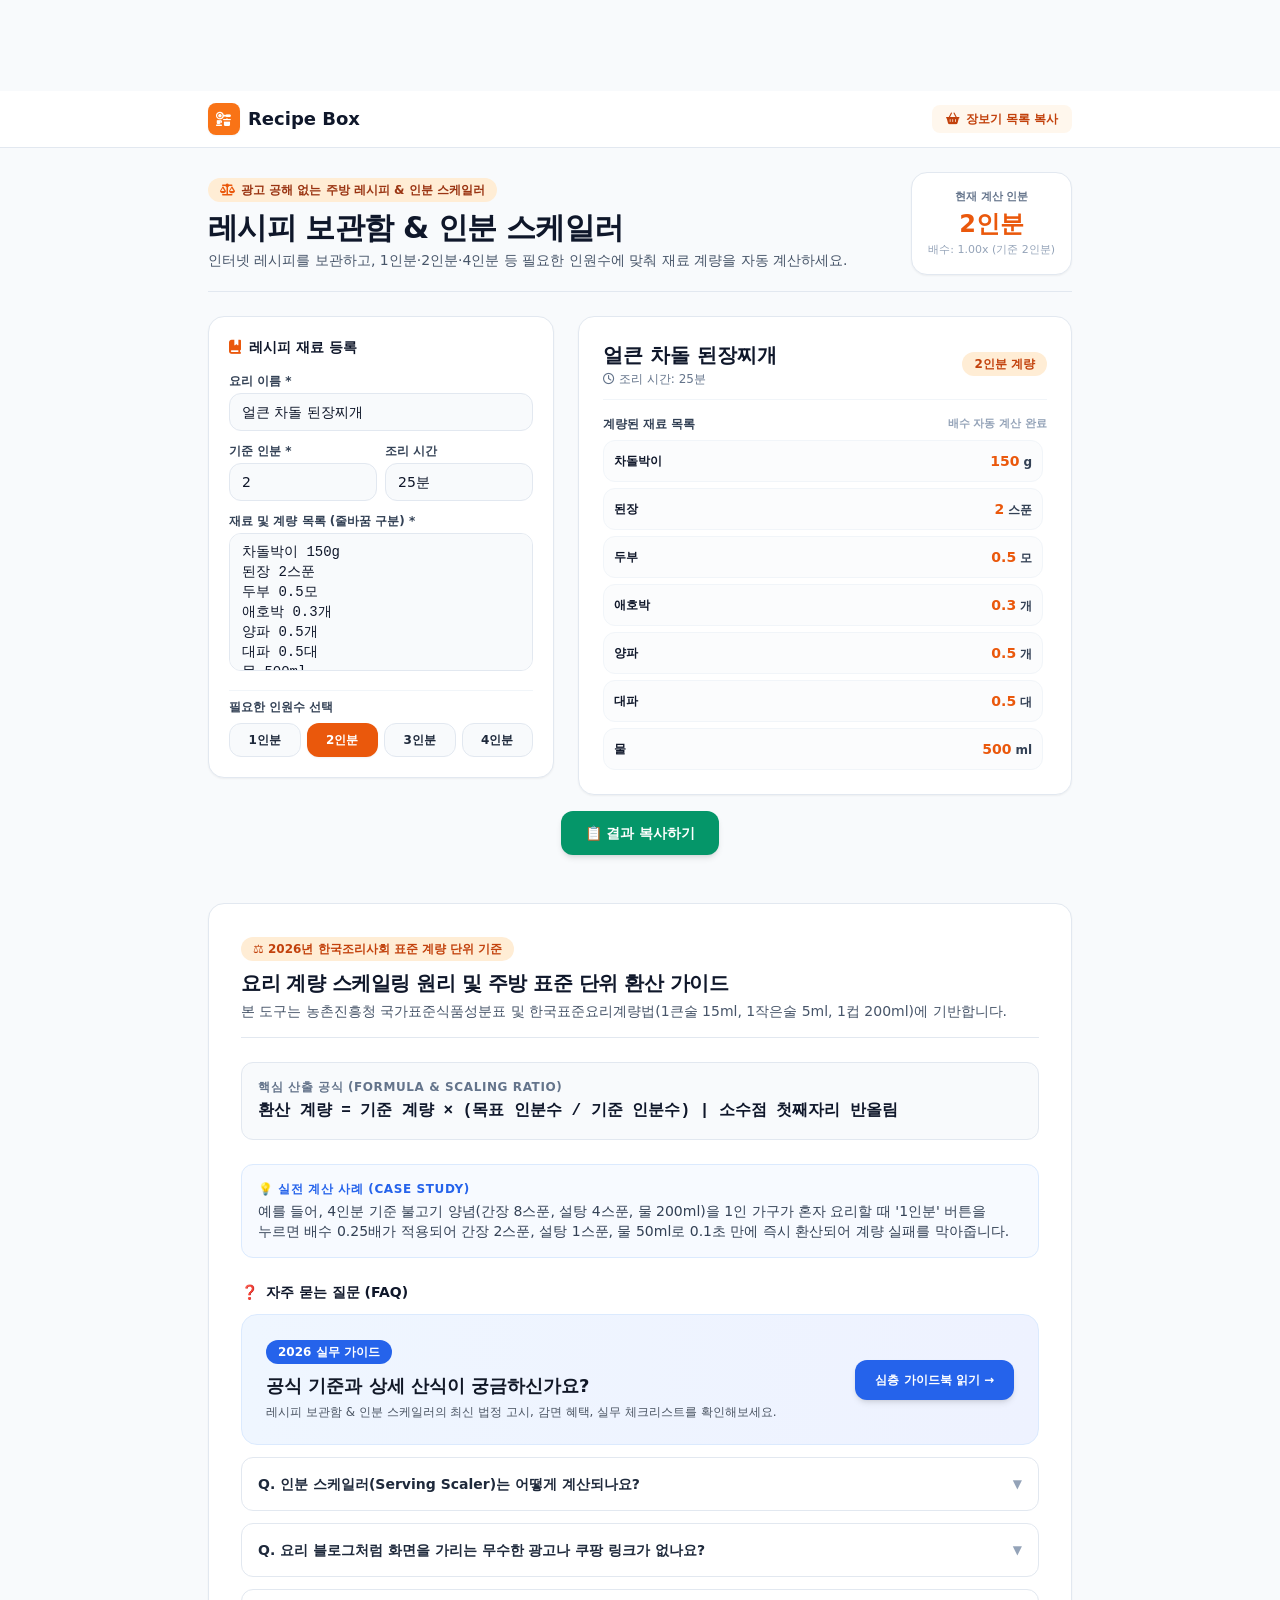
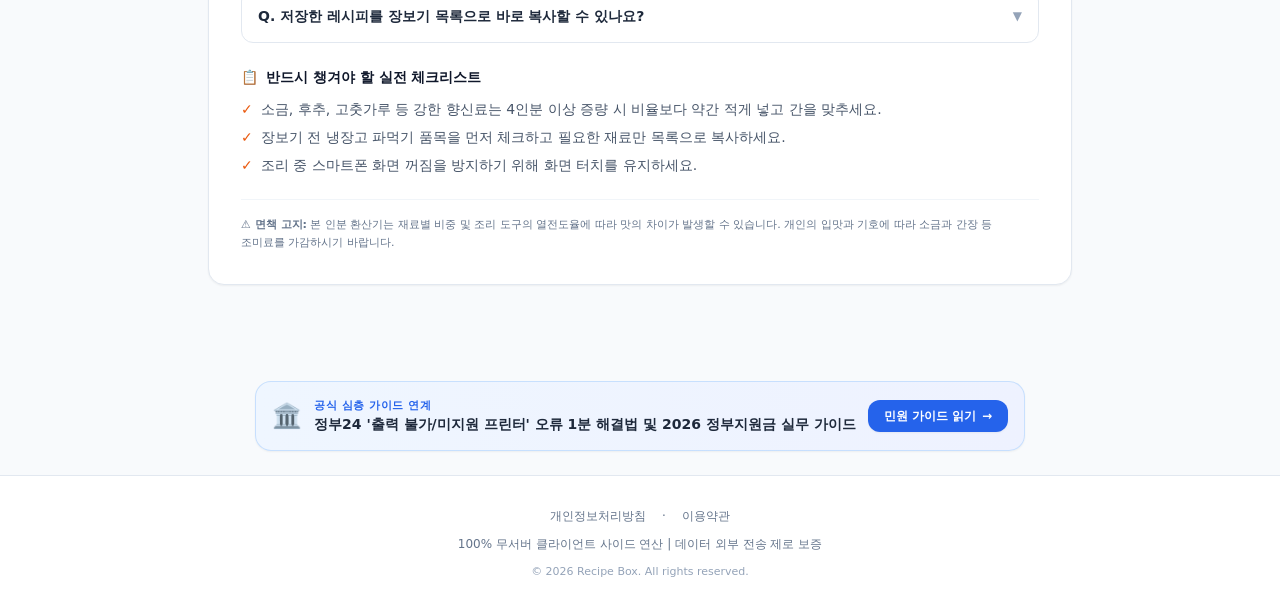
==== index.html @ cde64af4 "Perf: replace Tailwind Play CDN with static compiled CSS" ====
<!DOCTYPE html>
<html lang="ko">
<head>
    <meta charset="UTF-8">
    <link rel="preconnect" href="https://pagead2.googlesyndication.com">
    <link rel="preconnect" href="https://cdnjs.cloudflare.com" crossorigin>

    <link href="apple-touch-icon.png" rel="apple-touch-icon" sizes="180x180"/>
    <meta content="width=device-width, initial-scale=1.0, maximum-scale=1.0, user-scalable=no" name="viewport"/>
    <title>요리 레시피 보관함 & 인분 스케일러 | 1인분 계량 계산기 (Recipe Box)</title>
    <meta content="요리 블로그 광고 공해 없이 깔끔하게 레시피를 보관하고, 1인분/2인분/4인분 재료량을 원클릭으로 n배 자동 환산 무료." name="description"/>
    <link href="https://recipe.enjoy-onepage.com/" rel="canonical"/>
    <meta content="website" property="og:type"/>
    <meta property="og:locale" content="ko_KR">
    <meta content="https://recipe.enjoy-onepage.com/" property="og:url"/>
    <meta content="Recipe Box - 레시피 보관 & 인분 스케일러" property="og:title"/>
    <meta content="인터넷 레시피의 재료량을 1인분, 2인분, 4인분으로 즉시 배수 계산하고 저장하는 주방 필수 도구입니다." property="og:description"/>
    <meta content="https://recipe.enjoy-onepage.com/og-image.png" property="og:image"/>
    <meta content="summary_large_image" name="twitter:card"/>
    <meta content="Recipe Box - 레시피 보관 & 인분 스케일러" name="twitter:title"/>
    <meta content="인터넷 레시피의 재료량을 1인분, 2인분, 4인분으로 즉시 배수 계산하고 저장하는 주방 필수 도구입니다." name="twitter:description"/>
    <meta content="https://recipe.enjoy-onepage.com/og-image.png" name="twitter:image"/>
    <link href="/favicon.ico" rel="icon" type="image/x-icon"/>

    <link rel="stylesheet" href="./style.css">
    <link href="https://cdnjs.cloudflare.com/ajax/libs/font-awesome/6.4.0/css/all.min.css" rel="stylesheet"/>
    <script async crossorigin="anonymous" src="https://pagead2.googlesyndication.com/pagead/js/adsbygoogle.js?client=ca-pub-2228289204702106"></script>

    <script type="application/ld+json">
    {
      "@context": "https://schema.org",
      "@graph": [
        {
          "@type": "WebApplication",
          "@id": "https://recipe.enjoy-onepage.com/#webapp",
          "name": "Recipe Box - 레시피 보관 & 인분 스케일러",
          "url": "https://recipe.enjoy-onepage.com/",
          "applicationCategory": "LifestyleApplication",
          "operatingSystem": "All",
          "browserRequirements": "Requires JavaScript. Requires HTML5.",
          "description": "요리 블로그 광고 없이 레시피를 저장하고 인분별 재료량을 n배 환산하는 도구.",
          "image": "https://recipe.enjoy-onepage.com/og-image.png",
          "offers": { "@type": "Offer", "price": "0", "priceCurrency": "KRW" }
        },
        {
          "@type": "FAQPage",
          "@id": "https://recipe.enjoy-onepage.com/#faq",
          "mainEntity": [
            {
              "@type": "Question",
              "name": "인분 스케일러(Serving Scaler)는 어떻게 계산되나요?",
              "acceptedAnswer": {
                "@type": "Answer",
                "text": "기준 레시피(예: 4인분)의 각 재료 정량(g, ml, 스푼)에 목표 인분과의 배수 비율(목표 인분 / 기준 인분)을 즉시 곱하여 오차 없이 정확한 계량 수치를 자동 환산합니다."
              }
            },
            {
              "@type": "Question",
              "name": "요리 블로그처럼 화면을 가리는 무수한 광고나 쿠팡 링크가 없나요?",
              "acceptedAnswer": {
                "@type": "Answer",
                "text": "네, Recipe Box는 조리 중 젖은 손으로도 편하게 볼 수 있도록 오직 재료와 조리 순서만 깔끔한 카드로 표시하며 오클릭을 유도하는 침범형 광고가 전혀 없습니다."
              }
            },
            {
              "@type": "Question",
              "name": "저장한 레시피를 장보기 목록으로 바로 복사할 수 있나요?",
              "acceptedAnswer": {
                "@type": "Answer",
                "text": "네, [장보기 목록 복사] 버튼을 누르면 환산된 인분 수량에 맞춘 재료와 계량 수치가 텍스트로 정리되어 카카오톡이나 메모장에 1초 만에 공유됩니다."
              }
            }
          ]
        }
      ]
    }
    </script>

    <style id="layout-shield">
      html, body { max-width: 100%; overflow-x: hidden; }
      .manual-ad-box { width: 100%; max-width: 960px; margin-left: auto; margin-right: auto; text-align: center; overflow: hidden; }
      .manual-ad-box ins { max-width: 100% !important; overflow: hidden !important; }
      :focus-visible { outline: 2px solid #3b82f6 !important; outline-offset: 2px !important; }
      input:focus-visible, select:focus-visible, textarea:focus-visible, button:focus-visible { outline: 2px solid #2563eb !important; outline-offset: 1px !important; }
    </style>
<style id="mobile-hardening-shield">
  /* 모바일 한글 단어 단위 줄바꿈 보존 & 버튼 텍스트 단일행 쉴드 */
  body, h1, h2, h3, h4, p, span, label {
    word-break: keep-all;
    overflow-wrap: break-word;
  }
  button, [role="button"], a.btn {
    white-space: nowrap;
    word-break: keep-all;
  }
  @media (max-width: 640px) {
    input, select, textarea {
      font-size: 16px !important;
    }
    button, [role="button"], a.btn {
      min-height: 42px;
    }
  }
</style>
</head>
<body class="bg-slate-50 text-slate-800 antialiased font-sans min-h-screen flex flex-col justify-between">
    <div class="manual-ad-box ad-top-banner" style="width: 100%; max-width: 960px; margin: 8px auto 16px; text-align: center;">
        <ins class="adsbygoogle" data-ad-client="ca-pub-2228289204702106" data-ad-format="horizontal" data-ad-slot="3824727725" data-full-width-responsive="true" style="display:inline-block;width:100%;height:60px;"></ins>
        <script>(adsbygoogle = window.adsbygoogle || []).push({});</script>
    </div>

    <header class="bg-white border-b border-slate-200 sticky top-0 z-40">
        <div class="max-w-4xl mx-auto px-4 py-3 flex items-center justify-between">
            <a href="/" class="flex items-center gap-2 text-slate-900 font-bold text-lg hover:text-orange-600 transition">
                <span class="w-8 h-8 rounded-lg bg-orange-500 text-white flex items-center justify-center font-black text-sm shadow-sm"><i class="fa-solid fa-kitchen-set"></i></span>
                <span>Recipe Box</span>
            </a>
            <div class="flex items-center gap-2">
                <button id="copyGroceryBtn" class="px-3.5 py-1.5 text-xs font-bold bg-orange-50 hover:bg-orange-100 text-orange-700 rounded-lg transition flex items-center gap-1.5 whitespace-nowrap" aria-label="장보기 목록 복사">
                    <i class="fa-solid fa-basket-shopping"></i><span>장보기 목록 복사</span>
                </button>
            </div>
        </div>
    </header>

    <section class="max-w-4xl mx-auto px-4 pt-6 pb-2 w-full">
        <div class="border-b border-slate-200 pb-4 flex flex-col md:flex-row md:items-center justify-between gap-4">
            <div>
                <div class="inline-flex items-center gap-1.5 px-3 py-1 rounded-full text-xs font-semibold bg-orange-100 text-orange-800 mb-2">
                    <i class="fa-solid fa-scale-balanced text-orange-600"></i><span>광고 공해 없는 주방 레시피 & 인분 스케일러</span>
                </div>
                <h1 class="text-2xl sm:text-3xl font-black text-slate-900 tracking-tight">
                    레시피 보관함 & 인분 스케일러
                </h1>
                <p class="text-slate-600 text-xs sm:text-sm mt-1">
                    인터넷 레시피를 보관하고, 1인분·2인분·4인분 등 필요한 인원수에 맞춰 재료 계량을 자동 계산하세요.
                </p>
            </div>
            <!-- Serving Selector Badge -->
            <div class="bg-white border border-slate-200 rounded-2xl p-3 sm:p-4 text-center min-w-[150px] shadow-sm">
                <div class="text-[11px] font-bold text-slate-500">현재 계산 인분</div>
                <div class="text-2xl font-black text-orange-600 mt-0.5" id="currentServingText">2인분</div>
                <div class="text-[11px] text-slate-400 mt-0.5" id="scaleRatioSub">배수: 1.0x (기준 2인분)</div>
            </div>
        </div>
    </section>

    <!-- Workspace: 1:1 Left Form, Right Scaled Recipe Card (Sticky) -->
    <main class="max-w-4xl mx-auto px-4 py-4 w-full flex-grow">
        <div class="grid grid-cols-1 lg:grid-cols-12 gap-6 items-start">
            <!-- Left 5 cols: Recipe Form -->
            <section class="lg:col-span-5 bg-white rounded-2xl p-5 border border-slate-200 shadow-sm space-y-4">
                <h2 class="text-sm font-bold text-slate-900 flex items-center gap-2">
                    <i class="fa-solid fa-book-bookmark text-orange-600"></i>레시피 재료 등록
                </h2>

                <div class="space-y-3">
                    <div>
                        <label for="recipeTitle" class="block text-xs font-bold text-slate-700 mb-1">요리 이름 *</label>
                        <input type="text" id="recipeTitle" value="얼큰 차돌 된장찌개" class="w-full text-base sm:text-sm px-3 py-2 bg-slate-50 border border-slate-200 rounded-xl focus:outline-none focus:ring-2 focus:ring-orange-500 font-medium text-slate-900" aria-label="요리 이름">
                    </div>

                    <div class="grid grid-cols-2 gap-2">
                        <div>
                            <label for="baseServings" class="block text-xs font-bold text-slate-700 mb-1">기준 인분 *</label>
                            <input type="number" id="baseServings" value="2" min="1" max="20" class="w-full text-base sm:text-sm px-3 py-2 bg-slate-50 border border-slate-200 rounded-xl focus:outline-none focus:ring-2 focus:ring-orange-500 font-medium text-slate-900" aria-label="기준 인분">
                        </div>
                        <div>
                            <label for="cookingTime" class="block text-xs font-bold text-slate-700 mb-1">조리 시간</label>
                            <input type="text" id="cookingTime" value="25분" class="w-full text-base sm:text-sm px-3 py-2 bg-slate-50 border border-slate-200 rounded-xl focus:outline-none focus:ring-2 focus:ring-orange-500 font-medium text-slate-900" aria-label="조리 시간">
                        </div>
                    </div>

                    <div>
                        <label for="ingredientsRaw" class="block text-xs font-bold text-slate-700 mb-1">재료 및 계량 목록 (줄바꿈 구분) *</label>
                        <textarea id="ingredientsRaw" rows="6" class="w-full text-base sm:text-sm px-3 py-2 bg-slate-50 border border-slate-200 rounded-xl focus:outline-none focus:ring-2 focus:ring-orange-500 font-medium text-slate-900 resize-none font-mono text-xs leading-relaxed" aria-label="재료 목록">차돌박이 150g&#10;된장 2스푼&#10;두부 0.5모&#10;애호박 0.3개&#10;양파 0.5개&#10;대파 0.5대&#10;물 500ml</textarea>
                    </div>

                    <!-- Target Serving Multiplier Buttons -->
                    <div class="pt-2 border-t border-slate-100">
                        <label class="block text-xs font-bold text-slate-700 mb-2">필요한 인원수 선택</label>
                        <div class="grid grid-cols-4 gap-1.5 text-xs font-bold text-center">
                            <button type="button" class="serv-btn py-2 rounded-xl border border-slate-200 bg-slate-50 hover:bg-orange-50 transition whitespace-nowrap" data-serv="1">1인분</button>
                            <button type="button" class="serv-btn py-2 rounded-xl bg-orange-600 text-white shadow-sm transition whitespace-nowrap" data-serv="2">2인분</button>
                            <button type="button" class="serv-btn py-2 rounded-xl border border-slate-200 bg-slate-50 hover:bg-orange-50 transition whitespace-nowrap" data-serv="3">3인분</button>
                            <button type="button" class="serv-btn py-2 rounded-xl border border-slate-200 bg-slate-50 hover:bg-orange-50 transition whitespace-nowrap" data-serv="4">4인분</button>
                        </div>
                    </div>
                </div>
            </section>

            <!-- Right 7 cols: Scaled Ingredients View (Sticky) -->
            <section class="lg:col-span-7 space-y-4">
                <div class="bg-white rounded-2xl p-6 border border-slate-200 shadow-sm space-y-4">
                    <div class="flex items-center justify-between border-b border-slate-100 pb-3">
                        <div>
                            <h3 class="text-xl font-black text-slate-900" id="viewTitle">얼큰 차돌 된장찌개</h3>
                            <div class="text-xs text-slate-500 mt-0.5"><i class="fa-regular fa-clock mr-1"></i>조리 시간: <span id="viewTime">25분</span></div>
                        </div>
                        <span class="text-xs font-black px-3 py-1 rounded-full bg-orange-100 text-orange-700" id="viewServingBadge">2인분 계량</span>
                    </div>

                    <!-- Scaled Ingredients Table -->
                    <div>
                        <div class="text-xs font-bold text-slate-700 mb-2 flex items-center justify-between">
                            <span>계량된 재료 목록</span>
                            <span class="text-[11px] text-slate-400">배수 자동 계산 완료</span>
                        </div>
                        <div id="scaledListContainer" class="space-y-1.5 max-h-[380px] overflow-y-auto pr-1">
                            <!-- Dynamic Scaled Ingredients -->
                        </div>
                    </div>
                </div>
            </section>
        </div>
    
      <div class="mt-4 text-center">
        <button id="masterCopyBtn" onclick="copyMasterResult()" class="whitespace-nowrap w-full sm:w-auto px-6 py-3 bg-emerald-600 hover:bg-emerald-700 text-white font-bold rounded-xl shadow-md transition flex items-center justify-center gap-2 text-sm mx-auto whitespace-nowrap">
          <span>📋 결과 복사하기</span>
        </button>
      </div>

  </main>

    <!-- Toast -->
    <div id="toastNotification" class="fixed bottom-6 left-1/2 -translate-x-1/2 bg-slate-900/90 text-white text-xs sm:text-sm px-4 py-2.5 rounded-xl shadow-xl z-50 transition-opacity duration-300 opacity-0 pointer-events-none flex items-center gap-2">
        <i class="fa-solid fa-circle-check text-orange-400"></i><span id="toastMessage">안내 메시지</span>
    </div>

    <!-- 📖 E-E-A-T Guide Section (Q1~Q7) -->
    <section class="max-w-4xl mx-auto my-8 px-4">
      <div class="bg-white rounded-2xl p-6 sm:p-8 border border-slate-200 shadow-sm space-y-6">
        <div class="border-b border-slate-200 pb-4">
          <div class="inline-flex items-center gap-1.5 px-3 py-1 rounded-full text-xs font-bold bg-orange-100 text-orange-700 mb-2">
            <span>⚖️ 2026년 한국조리사회 표준 계량 단위 기준</span>
          </div>
          <h3 class="text-xl font-black text-slate-900 tracking-tight">
            요리 계량 스케일링 원리 및 주방 표준 단위 환산 가이드
          </h3>
          <p class="text-xs sm:text-sm text-slate-600 mt-1">
            본 도구는 농촌진흥청 국가표준식품성분표 및 한국표준요리계량법(1큰술 15ml, 1작은술 5ml, 1컵 200ml)에 기반합니다.
          </p>
        </div>

        <div class="p-4 bg-slate-50 rounded-xl border border-slate-200">
          <div class="text-xs font-bold text-slate-500 uppercase tracking-wider mb-1">핵심 산출 공식 (Formula & Scaling Ratio)</div>
          <div class="text-sm sm:text-base font-extrabold text-slate-900 font-mono leading-relaxed">
            환산 계량 = 기준 계량 × (목표 인분수 / 기준 인분수) | 소수점 첫째자리 반올림
          </div>
        </div>

        <div class="p-4 bg-blue-50/50 rounded-xl border border-blue-100">
          <div class="text-xs font-bold text-blue-600 uppercase tracking-wider mb-1">💡 실전 계산 사례 (Case Study)</div>
          <p class="text-xs sm:text-sm text-slate-700 leading-relaxed">
            예를 들어, 4인분 기준 불고기 양념(간장 8스푼, 설탕 4스푼, 물 200ml)을 1인 가구가 혼자 요리할 때 '1인분' 버튼을 누르면 배수 0.25배가 적용되어 간장 2스푼, 설탕 1스푼, 물 50ml로 0.1초 만에 즉시 환산되어 계량 실패를 막아줍니다.
          </p>
        </div>

        <div class="space-y-3">
          <h4 class="text-sm font-bold text-slate-900 mb-2 flex items-center gap-2"><span>❓</span> 자주 묻는 질문 (FAQ)</h4>
          
    <!-- 심층 가이드북 바로가기 (4-1-4 헌법 준수) -->
    <div class="mt-8 mb-8 p-6 bg-gradient-to-r from-blue-50 to-indigo-50 rounded-2xl border border-blue-100 flex flex-col sm:flex-row items-center justify-between gap-4">
      <div>
        <span class="inline-block px-3 py-1 bg-blue-600 text-white text-xs font-bold rounded-full mb-2">2026 실무 가이드</span>
        <h3 class="text-lg font-bold text-gray-900">공식 기준과 상세 산식이 궁금하신가요?</h3>
        <p class="text-xs text-gray-600 mt-1">레시피 보관함 & 인분 스케일러의 최신 법정 고시, 감면 혜택, 실무 체크리스트를 확인해보세요.</p>
      </div>
      <a href="/guides/guide.html" class="whitespace-nowrap px-5 py-3 bg-blue-600 hover:bg-blue-700 text-white font-bold rounded-xl shadow-md transition flex items-center gap-2 text-xs shrink-0">
        심층 가이드북 읽기 &rarr;
      </a>
    </div>

    <details class="group border border-slate-200 rounded-xl p-4">
            <summary class="flex items-center justify-between cursor-pointer font-bold text-sm text-slate-800">
              <span>Q. 인분 스케일러(Serving Scaler)는 어떻게 계산되나요?</span>
              <span class="transition group-open:rotate-180 text-slate-400 text-xs">▼</span>
            </summary>
            <div class="text-xs text-slate-600 mt-3 leading-relaxed border-t border-slate-100 pt-3">
              기준 레시피(예: 4인분)의 각 재료 정량(g, ml, 스푼)에 목표 인분과의 배수 비율(목표 인분 / 기준 인분)을 즉시 곱하여 오차 없이 정확한 계량 수치를 자동 환산합니다.
            </div>
          </details>
          <details class="group border border-slate-200 rounded-xl p-4">
            <summary class="flex items-center justify-between cursor-pointer font-bold text-sm text-slate-800">
              <span>Q. 요리 블로그처럼 화면을 가리는 무수한 광고나 쿠팡 링크가 없나요?</span>
              <span class="transition group-open:rotate-180 text-slate-400 text-xs">▼</span>
            </summary>
            <div class="text-xs text-slate-600 mt-3 leading-relaxed border-t border-slate-100 pt-3">
              네, Recipe Box는 조리 중 젖은 손으로도 편하게 볼 수 있도록 오직 재료와 조리 순서만 깔끔한 카드로 표시하며 오클릭을 유도하는 침범형 광고가 전혀 없습니다.
            </div>
          </details>
          <details class="group border border-slate-200 rounded-xl p-4">
            <summary class="flex items-center justify-between cursor-pointer font-bold text-sm text-slate-800">
              <span>Q. 저장한 레시피를 장보기 목록으로 바로 복사할 수 있나요?</span>
              <span class="transition group-open:rotate-180 text-slate-400 text-xs">▼</span>
            </summary>
            <div class="text-xs text-slate-600 mt-3 leading-relaxed border-t border-slate-100 pt-3">
              네, [장보기 목록 복사] 버튼을 누르면 환산된 인분 수량에 맞춘 재료와 계량 수치가 텍스트로 정리되어 카카오톡이나 메모장에 1초 만에 공유됩니다.
            </div>
          </details>
        </div>

        <div>
          <h4 class="text-sm font-bold text-slate-900 mb-3 flex items-center gap-2">
            <span>📋</span> 반드시 챙겨야 할 실전 체크리스트
          </h4>
          <ul class="text-xs sm:text-sm text-slate-600 space-y-2">
            <li class="flex items-start gap-2"><span class="text-orange-600 font-bold">✓</span><span>소금, 후추, 고춧가루 등 강한 향신료는 4인분 이상 증량 시 비율보다 약간 적게 넣고 간을 맞추세요.</span></li>
            <li class="flex items-start gap-2"><span class="text-orange-600 font-bold">✓</span><span>장보기 전 냉장고 파먹기 품목을 먼저 체크하고 필요한 재료만 목록으로 복사하세요.</span></li>
            <li class="flex items-start gap-2"><span class="text-orange-600 font-bold">✓</span><span>조리 중 스마트폰 화면 꺼짐을 방지하기 위해 화면 터치를 유지하세요.</span></li>
          </ul>
        </div>

        <div class="pt-4 border-t border-slate-100 text-[11px] text-slate-500 leading-relaxed">
          <strong>⚠️ 면책 고지:</strong> 본 인분 환산기는 재료별 비중 및 조리 도구의 열전도율에 따라 맛의 차이가 발생할 수 있습니다. 개인의 입맛과 기호에 따라 소금과 간장 등 조미료를 가감하시기 바랍니다.
        </div>
      </div>
    </section>

    <div class="manual-ad-box ad-bottom-banner" style="width: 100%; max-width: 960px; margin: 24px auto 16px; text-align: center;">
        <ins class="adsbygoogle" data-ad-client="ca-pub-2228289204702106" data-ad-format="auto" data-ad-slot="3416334507" data-full-width-responsive="true" style="display:block"></ins>
        <script>(adsbygoogle = window.adsbygoogle || []).push({});</script>
    </div>

    <!-- 🔗 딥리서치 토픽 클러스터: 관련 전문 블로그 가이드 역링크 -->
<section class="max-w-4xl mx-auto my-6 px-4">
  <div class="p-4 bg-gradient-to-r from-blue-50 to-indigo-50 dark:from-slate-800 dark:to-slate-800/80 rounded-2xl border border-blue-200/80 dark:border-slate-700 shadow-sm flex flex-col sm:flex-row items-center justify-between gap-3">
    <div class="flex items-center gap-3">
      <span class="text-2xl flex-shrink-0">🏛️</span>
      <div class="text-left">
        <div class="text-[11px] font-bold text-blue-600 dark:text-blue-400 uppercase tracking-wider">공식 심층 가이드 연계</div>
        <div class="text-xs sm:text-sm font-bold text-slate-800 dark:text-slate-100 leading-snug">정부24 '출력 불가/미지원 프린터' 오류 1분 해결법 및 2026 정부지원금 실무 가이드</div>
      </div>
    </div>
    <a href="https://life-kr.enjoy-onepage.com/2026/09/18/gov24-printer-pdf-error-fix/" target="_blank" rel="noopener noreferrer" class="shrink-0 px-4 py-2 bg-blue-600 hover:bg-blue-700 text-white text-xs font-bold rounded-xl transition shadow-sm hover:shadow flex items-center gap-1.5">
      <span>민원 가이드 읽기</span>
      <span>→</span>
    </a>
  </div>
</section>

<footer class="border-t border-slate-200 bg-white py-8 px-4 text-center">
        <div class="max-w-4xl mx-auto text-xs text-slate-500 space-y-3">
            <div class="flex flex-wrap justify-center gap-4 text-xs font-medium">
                <a class="hover:text-orange-600 transition" href="/privacy.html">개인정보처리방침</a>
                <span>·</span>
                <a class="hover:text-orange-600 transition" href="/terms.html">이용약관</a>
            </div>
            <p>100% 무서버 클라이언트 사이드 연산 | 데이터 외부 전송 제로 보증</p>
            <p class="text-[11px] text-slate-400">© 2026 Recipe Box. All rights reserved.</p>
        </div>
    </footer>

    <script>
        const STORAGE_KEY = 'enjoy_recipe_box_v1';
        let recipe = {
            title: '얼큰 차돌 된장찌개',
            baseServings: 2,
            targetServings: 2,
            time: '25분',
            ingredients: [
                { name: '차돌박이', amount: 150, unit: 'g' },
                { name: '된장', amount: 2, unit: '스푼' },
                { name: '두부', amount: 0.5, unit: '모' },
                { name: '애호박', amount: 0.3, unit: '개' },
                { name: '양파', amount: 0.5, unit: '개' },
                { name: '대파', amount: 0.5, unit: '대' },
                { name: '물', amount: 500, unit: 'ml' }
            ]
        };

        function showToast(msg) {
            const toast = document.getElementById('toastNotification');
            const toastMsg = document.getElementById('toastMessage');
            if (toast && toastMsg) {
                toastMsg.innerText = msg;
                toast.classList.remove('opacity-0', 'pointer-events-none');
                setTimeout(() => toast.classList.add('opacity-0', 'pointer-events-none'), 2200);
            }
        }

        function parseRawIngredients(raw) {
            const lines = raw.split('\n');
            const parsed = [];
            lines.forEach(line => {
                line = line.trim();
                if (!line) return;
                const match = line.match(/^(.+?)\s+([0-9.]+)\s*(.*)$/);
                if (match) {
                    parsed.push({
                        name: match[1].trim(),
                        amount: parseFloat(match[2]),
                        unit: match[3].trim()
                    });
                } else {
                    parsed.push({ name: line, amount: null, unit: '' });
                }
            });
            return parsed;
        }

        function renderScaled() {
            const ratio = recipe.targetServings / recipe.baseServings;
            document.getElementById('currentServingText').innerText = `${recipe.targetServings}인분`;
            document.getElementById('scaleRatioSub').innerText = `배수: ${ratio.toFixed(2)}x (기준 ${recipe.baseServings}인분)`;
            document.getElementById('viewTitle').innerText = recipe.title;
            document.getElementById('viewTime').innerText = recipe.time;
            document.getElementById('viewServingBadge').innerText = `${recipe.targetServings}인분 계량`;

            const container = document.getElementById('scaledListContainer');
            container.innerHTML = '';

            recipe.ingredients.forEach(item => {
                const el = document.createElement('div');
                el.className = 'p-2.5 rounded-xl border border-slate-100 bg-slate-50/50 flex items-center justify-between text-xs';
                let amountText = '';
                if (item.amount !== null) {
                    const scaled = (item.amount * ratio);
                    const formatted = scaled % 1 === 0 ? scaled : scaled.toFixed(1);
                    amountText = `<span class="font-extrabold text-sm text-orange-600">${formatted}</span> <span class="font-bold text-slate-700">${item.unit}</span>`;
                } else {
                    amountText = `<span class="text-slate-400">적당량</span>`;
                }
                el.innerHTML = `
                    <span class="font-bold text-slate-900">${item.name}</span>
                    <div>${amountText}</div>
                `;
                container.appendChild(el);
            });
        }

        function loadData() {
            try {
                const raw = localStorage.getItem(STORAGE_KEY);
                if (raw) recipe = JSON.parse(raw);
            } catch(e) {}
            renderScaled();
        }

        function saveData() {
            try {
                localStorage.setItem(STORAGE_KEY, JSON.stringify(recipe));
            } catch(e) {}
            renderScaled();
        }

        document.getElementById('recipeTitle').addEventListener('input', (e) => {
            recipe.title = e.target.value;
            saveData();
        });
        document.getElementById('baseServings').addEventListener('input', (e) => {
            recipe.baseServings = parseInt(e.target.value, 10) || 1;
            saveData();
        });
        document.getElementById('cookingTime').addEventListener('input', (e) => {
            recipe.time = e.target.value;
            saveData();
        });
        document.getElementById('ingredientsRaw').addEventListener('input', (e) => {
            recipe.ingredients = parseRawIngredients(e.target.value);
            saveData();
        });

        document.querySelectorAll('.serv-btn').forEach(btn => {
            btn.addEventListener('click', () => {
                document.querySelectorAll('.serv-btn').forEach(b => {
                    b.className = 'serv-btn py-2 rounded-xl border border-slate-200 bg-slate-50 hover:bg-orange-50 transition';
                });
                btn.className = 'serv-btn py-2 rounded-xl bg-orange-600 text-white shadow-sm transition';
                recipe.targetServings = parseInt(btn.dataset.serv, 10);
                saveData();
                showToast(`${recipe.targetServings}인분으로 계량이 자동 환산되었습니다!`);
            });
        });

        document.getElementById('copyGroceryBtn').addEventListener('click', () => {
            const ratio = recipe.targetServings / recipe.baseServings;
            let text = `🛒 [${recipe.title}] 장보기 목록 (${recipe.targetServings}인분)
----------------------------------------
`;
            recipe.ingredients.forEach(item => {
                if (item.amount !== null) {
                    const scaled = (item.amount * ratio);
                    const formatted = scaled % 1 === 0 ? scaled : scaled.toFixed(1);
                    text += `• ${item.name}: ${formatted} ${item.unit}
`;
                } else {
                    text += `• ${item.name}
`;
                }
            });
            text += `
👉 바로가기: https://recipe.enjoy-onepage.com/`;

            navigator.clipboard.writeText(text).then(() => showToast("장보기 목록이 복사되었습니다."));
        });

        loadData();
    </script>

  <!-- 원클릭 복사 & 토스트 스크립트 (4-4 헌법 준수) -->
  <div id="masterToast" class="fixed bottom-6 left-1/2 transform -translate-x-1/2 bg-gray-900 text-white text-xs py-3 px-6 rounded-full shadow-2xl transition opacity-0 pointer-events-none z-50">
    클립보드에 복사되었습니다!
  </div>
  <script>
    function copyMasterResult() {
      var resEl = document.getElementById('result') || document.getElementById('resultCard') || document.querySelector('.result-box') || document.querySelector('main');
      var text = resEl ? (resEl.innerText || resEl.textContent) : '레시피 보관함 & 인분 스케일러 계산 결과';
      var shareText = text.trim() + "\n\n👉 레시피 보관함 & 인분 스케일러 바로가기: " + window.location.href;
      if (navigator.clipboard) {
        navigator.clipboard.writeText(shareText).then(showMasterToast);
      } else {
        var ta = document.createElement('textarea');
        ta.value = shareText;
        document.body.appendChild(ta);
        ta.select();
        document.execCommand('copy');
        document.body.removeChild(ta);
        showMasterToast();
      }
    }
    function showMasterToast() {
      var t = document.getElementById('masterToast');
      if (!t) return;
      t.classList.remove('opacity-0', 'pointer-events-none');
      t.classList.add('opacity-100');
      setTimeout(function() {
        t.classList.remove('opacity-100');
        t.classList.add('opacity-0', 'pointer-events-none');
      }, 2200);
    }
  </script>

</body>
</html>
---- style.css ----
*,::backdrop,:after,:before{--tw-border-spacing-x:0;--tw-border-spacing-y:0;--tw-translate-x:0;--tw-translate-y:0;--tw-rotate:0;--tw-skew-x:0;--tw-skew-y:0;--tw-scale-x:1;--tw-scale-y:1;--tw-pan-x: ;--tw-pan-y: ;--tw-pinch-zoom: ;--tw-scroll-snap-strictness:proximity;--tw-gradient-from-position: ;--tw-gradient-via-position: ;--tw-gradient-to-position: ;--tw-ordinal: ;--tw-slashed-zero: ;--tw-numeric-figure: ;--tw-numeric-spacing: ;--tw-numeric-fraction: ;--tw-ring-inset: ;--tw-ring-offset-width:0px;--tw-ring-offset-color:#fff;--tw-ring-color:#3b82f680;--tw-ring-offset-shadow:0 0 #0000;--tw-ring-shadow:0 0 #0000;--tw-shadow:0 0 #0000;--tw-shadow-colored:0 0 #0000;--tw-blur: ;--tw-brightness: ;--tw-contrast: ;--tw-grayscale: ;--tw-hue-rotate: ;--tw-invert: ;--tw-saturate: ;--tw-sepia: ;--tw-drop-shadow: ;--tw-backdrop-blur: ;--tw-backdrop-brightness: ;--tw-backdrop-contrast: ;--tw-backdrop-grayscale: ;--tw-backdrop-hue-rotate: ;--tw-backdrop-invert: ;--tw-backdrop-opacity: ;--tw-backdrop-saturate: ;--tw-backdrop-sepia: ;--tw-contain-size: ;--tw-contain-layout: ;--tw-contain-paint: ;--tw-contain-style: }/*! tailwindcss v3.4.17 | MIT License | https://tailwindcss.com*/*,:after,:before{box-sizing:border-box;border:0 solid #e5e7eb}:after,:before{--tw-content:""}:host,html{line-height:1.5;-webkit-text-size-adjust:100%;tab-size:4;font-family:ui-sans-serif,system-ui,sans-serif,Apple Color Emoji,Segoe UI Emoji,Segoe UI Symbol,Noto Color Emoji;font-feature-settings:normal;font-variation-settings:normal;-webkit-tap-highlight-color:transparent}body{margin:0;line-height:inherit}hr{height:0;color:inherit;border-top-width:1px}abbr:where([title]){-webkit-text-decoration:underline dotted;text-decoration:underline dotted}h1,h2,h3,h4,h5,h6{font-size:inherit;font-weight:inherit}a{color:inherit;text-decoration:inherit}b,strong{font-weight:bolder}code,kbd,pre,samp{font-family:ui-monospace,SFMono-Regular,Menlo,Monaco,Consolas,Liberation Mono,Courier New,monospace;font-feature-settings:normal;font-variation-settings:normal;font-size:1em}small{font-size:80%}sub,sup{font-size:75%;line-height:0;position:relative;vertical-align:initial}sub{bottom:-.25em}sup{top:-.5em}table{text-indent:0;border-color:inherit;border-collapse:collapse}button,input,optgroup,select,textarea{font-family:inherit;font-feature-settings:inherit;font-variation-settings:inherit;font-size:100%;font-weight:inherit;line-height:inherit;letter-spacing:inherit;color:inherit;margin:0;padding:0}button,select{text-transform:none}button,input:where([type=button]),input:where([type=reset]),input:where([type=submit]){-webkit-appearance:button;background-color:initial;background-image:none}:-moz-focusring{outline:auto}:-moz-ui-invalid{box-shadow:none}progress{vertical-align:initial}::-webkit-inner-spin-button,::-webkit-outer-spin-button{height:auto}[type=search]{-webkit-appearance:textfield;outline-offset:-2px}::-webkit-search-decoration{-webkit-appearance:none}::-webkit-file-upload-button{-webkit-appearance:button;font:inherit}summary{display:list-item}blockquote,dd,dl,figure,h1,h2,h3,h4,h5,h6,hr,p,pre{margin:0}fieldset{margin:0}fieldset,legend{padding:0}menu,ol,ul{list-style:none;margin:0;padding:0}dialog{padding:0}textarea{resize:vertical}input::placeholder,textarea::placeholder{opacity:1;color:#9ca3af}[role=button],button{cursor:pointer}:disabled{cursor:default}audio,canvas,embed,iframe,img,object,svg,video{display:block;vertical-align:middle}img,video{max-width:100%;height:auto}[hidden]:where(:not([hidden=until-found])){display:none}.container{width:100%}@media (min-width:640px){.container{max-width:640px}}@media (min-width:768px){.container{max-width:768px}}@media (min-width:1024px){.container{max-width:1024px}}@media (min-width:1280px){.container{max-width:1280px}}@media (min-width:1536px){.container{max-width:1536px}}.pointer-events-none{pointer-events:none}.fixed{position:fixed}.sticky{position:sticky}.bottom-6{bottom:1.5rem}.left-1\/2{left:50%}.right-6{right:1.5rem}.top-0{top:0}.z-40{z-index:40}.z-50{z-index:50}.mx-auto{margin-left:auto;margin-right:auto}.my-6{margin-top:1.5rem;margin-bottom:1.5rem}.my-8{margin-top:2rem;margin-bottom:2rem}.mb-1{margin-bottom:.25rem}.mb-2{margin-bottom:.5rem}.mb-3{margin-bottom:.75rem}.mb-4{margin-bottom:1rem}.mb-6{margin-bottom:1.5rem}.mb-8{margin-bottom:2rem}.mr-1{margin-right:.25rem}.mt-0\.5{margin-top:.125rem}.mt-1{margin-top:.25rem}.mt-3{margin-top:.75rem}.mt-4{margin-top:1rem}.mt-8{margin-top:2rem}.mt-auto{margin-top:auto}.block{display:block}.inline-block{display:inline-block}.flex{display:flex}.inline-flex{display:inline-flex}.table{display:table}.grid{display:grid}.hidden{display:none}.h-6{height:1.5rem}.h-8{height:2rem}.max-h-\[380px\]{max-height:380px}.min-h-screen{min-height:100vh}.w-6{width:1.5rem}.w-8{width:2rem}.w-full{width:100%}.min-w-\[150px\]{min-width:150px}.min-w-full{min-width:100%}.max-w-4xl{max-width:56rem}.max-w-6xl{max-width:72rem}.flex-shrink-0,.shrink-0{flex-shrink:0}.flex-grow{flex-grow:1}.-translate-x-1\/2{--tw-translate-x:-50%}.-translate-x-1\/2,.transform{transform:translate(var(--tw-translate-x),var(--tw-translate-y)) rotate(var(--tw-rotate)) skewX(var(--tw-skew-x)) skewY(var(--tw-skew-y)) scaleX(var(--tw-scale-x)) scaleY(var(--tw-scale-y))}.cursor-pointer{cursor:pointer}.resize-none{resize:none}.list-none{list-style-type:none}.grid-cols-1{grid-template-columns:repeat(1,minmax(0,1fr))}.grid-cols-2{grid-template-columns:repeat(2,minmax(0,1fr))}.grid-cols-4{grid-template-columns:repeat(4,minmax(0,1fr))}.flex-col{flex-direction:column}.flex-wrap{flex-wrap:wrap}.items-start{align-items:flex-start}.items-center{align-items:center}.justify-center{justify-content:center}.justify-between{justify-content:space-between}.gap-1\.5{gap:.375rem}.gap-2{gap:.5rem}.gap-3{gap:.75rem}.gap-4{gap:1rem}.gap-6{gap:1.5rem}.gap-8{gap:2rem}.space-y-1\.5>:not([hidden])~:not([hidden]){--tw-space-y-reverse:0;margin-top:calc(.375rem*(1 - var(--tw-space-y-reverse)));margin-bottom:calc(.375rem*var(--tw-space-y-reverse))}.space-y-2>:not([hidden])~:not([hidden]){--tw-space-y-reverse:0;margin-top:calc(.5rem*(1 - var(--tw-space-y-reverse)));margin-bottom:calc(.5rem*var(--tw-space-y-reverse))}.space-y-2\.5>:not([hidden])~:not([hidden]){--tw-space-y-reverse:0;margin-top:calc(.625rem*(1 - var(--tw-space-y-reverse)));margin-bottom:calc(.625rem*var(--tw-space-y-reverse))}.space-y-3>:not([hidden])~:not([hidden]){--tw-space-y-reverse:0;margin-top:calc(.75rem*(1 - var(--tw-space-y-reverse)));margin-bottom:calc(.75rem*var(--tw-space-y-reverse))}.space-y-4>:not([hidden])~:not([hidden]){--tw-space-y-reverse:0;margin-top:calc(1rem*(1 - var(--tw-space-y-reverse)));margin-bottom:calc(1rem*var(--tw-space-y-reverse))}.space-y-6>:not([hidden])~:not([hidden]){--tw-space-y-reverse:0;margin-top:calc(1.5rem*(1 - var(--tw-space-y-reverse)));margin-bottom:calc(1.5rem*var(--tw-space-y-reverse))}.space-y-8>:not([hidden])~:not([hidden]){--tw-space-y-reverse:0;margin-top:calc(2rem*(1 - var(--tw-space-y-reverse)));margin-bottom:calc(2rem*var(--tw-space-y-reverse))}.divide-y>:not([hidden])~:not([hidden]){--tw-divide-y-reverse:0;border-top-width:calc(1px*(1 - var(--tw-divide-y-reverse)));border-bottom-width:calc(1px*var(--tw-divide-y-reverse))}.divide-gray-200>:not([hidden])~:not([hidden]){--tw-divide-opacity:1;border-color:rgb(229 231 235/var(--tw-divide-opacity,1))}.overflow-hidden{overflow:hidden}.overflow-x-auto{overflow-x:auto}.overflow-y-auto{overflow-y:auto}.whitespace-nowrap{white-space:nowrap}.rounded-2xl{border-radius:1rem}.rounded-full{border-radius:9999px}.rounded-lg{border-radius:.5rem}.rounded-xl{border-radius:.75rem}.border{border-width:1px}.border-b{border-bottom-width:1px}.border-l-2{border-left-width:2px}.border-t{border-top-width:1px}.border-blue-100{--tw-border-opacity:1;border-color:rgb(219 234 254/var(--tw-border-opacity,1))}.border-blue-200{--tw-border-opacity:1;border-color:rgb(191 219 254/var(--tw-border-opacity,1))}.border-blue-200\/80{border-color:#bfdbfecc}.border-gray-100{--tw-border-opacity:1;border-color:rgb(243 244 246/var(--tw-border-opacity,1))}.border-gray-200{--tw-border-opacity:1;border-color:rgb(229 231 235/var(--tw-border-opacity,1))}.border-slate-100{--tw-border-opacity:1;border-color:rgb(241 245 249/var(--tw-border-opacity,1))}.border-slate-200{--tw-border-opacity:1;border-color:rgb(226 232 240/var(--tw-border-opacity,1))}.border-transparent{border-color:#0000}.bg-blue-100{--tw-bg-opacity:1;background-color:rgb(219 234 254/var(--tw-bg-opacity,1))}.bg-blue-50{--tw-bg-opacity:1;background-color:rgb(239 246 255/var(--tw-bg-opacity,1))}.bg-blue-50\/50{background-color:#eff6ff80}.bg-blue-600{--tw-bg-opacity:1;background-color:rgb(37 99 235/var(--tw-bg-opacity,1))}.bg-emerald-600{--tw-bg-opacity:1;background-color:rgb(5 150 105/var(--tw-bg-opacity,1))}.bg-gray-100{--tw-bg-opacity:1;background-color:rgb(243 244 246/var(--tw-bg-opacity,1))}.bg-gray-50{--tw-bg-opacity:1;background-color:rgb(249 250 251/var(--tw-bg-opacity,1))}.bg-gray-900{--tw-bg-opacity:1;background-color:rgb(17 24 39/var(--tw-bg-opacity,1))}.bg-orange-100{--tw-bg-opacity:1;background-color:rgb(255 237 213/var(--tw-bg-opacity,1))}.bg-orange-50{--tw-bg-opacity:1;background-color:rgb(255 247 237/var(--tw-bg-opacity,1))}.bg-orange-500{--tw-bg-opacity:1;background-color:rgb(249 115 22/var(--tw-bg-opacity,1))}.bg-orange-600{--tw-bg-opacity:1;background-color:rgb(234 88 12/var(--tw-bg-opacity,1))}.bg-slate-50{--tw-bg-opacity:1;background-color:rgb(248 250 252/var(--tw-bg-opacity,1))}.bg-slate-50\/50{background-color:#f8fafc80}.bg-slate-900\/90{background-color:#0f172ae6}.bg-white{--tw-bg-opacity:1;background-color:rgb(255 255 255/var(--tw-bg-opacity,1))}.bg-gradient-to-r{background-image:linear-gradient(to right,var(--tw-gradient-stops))}.from-blue-50{--tw-gradient-from:#eff6ff var(--tw-gradient-from-position);--tw-gradient-to:#eff6ff00 var(--tw-gradient-to-position);--tw-gradient-stops:var(--tw-gradient-from),var(--tw-gradient-to)}.to-indigo-50{--tw-gradient-to:#eef2ff var(--tw-gradient-to-position)}.p-2\.5{padding:.625rem}.p-3{padding:.75rem}.p-4{padding:1rem}.p-5{padding:1.25rem}.p-6{padding:1.5rem}.px-3{padding-left:.75rem;padding-right:.75rem}.px-3\.5{padding-left:.875rem;padding-right:.875rem}.px-4{padding-left:1rem;padding-right:1rem}.px-5{padding-left:1.25rem;padding-right:1.25rem}.px-6{padding-left:1.5rem;padding-right:1.5rem}.px-8{padding-left:2rem;padding-right:2rem}.py-1{padding-top:.25rem;padding-bottom:.25rem}.py-1\.5{padding-top:.375rem;padding-bottom:.375rem}.py-10{padding-top:2.5rem;padding-bottom:2.5rem}.py-2{padding-top:.5rem;padding-bottom:.5rem}.py-2\.5{padding-top:.625rem;padding-bottom:.625rem}.py-3{padding-top:.75rem;padding-bottom:.75rem}.py-4{padding-top:1rem;padding-bottom:1rem}.py-6{padding-top:1.5rem;padding-bottom:1.5rem}.py-8{padding-top:2rem;padding-bottom:2rem}.pb-2{padding-bottom:.5rem}.pb-3{padding-bottom:.75rem}.pb-4{padding-bottom:1rem}.pb-6{padding-bottom:1.5rem}.pl-2{padding-left:.5rem}.pr-1{padding-right:.25rem}.pt-2{padding-top:.5rem}.pt-3{padding-top:.75rem}.pt-4{padding-top:1rem}.pt-6{padding-top:1.5rem}.text-left{text-align:left}.text-center{text-align:center}.font-mono{font-family:ui-monospace,SFMono-Regular,Menlo,Monaco,Consolas,Liberation Mono,Courier New,monospace}.font-sans{font-family:ui-sans-serif,system-ui,sans-serif,Apple Color Emoji,Segoe UI Emoji,Segoe UI Symbol,Noto Color Emoji}.text-2xl{font-size:1.5rem;line-height:2rem}.text-\[11px\]{font-size:11px}.text-base{font-size:1rem;line-height:1.5rem}.text-lg{font-size:1.125rem;line-height:1.75rem}.text-sm{font-size:.875rem;line-height:1.25rem}.text-xl{font-size:1.25rem;line-height:1.75rem}.text-xs{font-size:.75rem;line-height:1rem}.font-black{font-weight:900}.font-bold{font-weight:700}.font-extrabold{font-weight:800}.font-medium{font-weight:500}.font-semibold{font-weight:600}.uppercase{text-transform:uppercase}.leading-relaxed{line-height:1.625}.leading-snug{line-height:1.375}.leading-tight{line-height:1.25}.tracking-tight{letter-spacing:-.025em}.tracking-wider{letter-spacing:.05em}.text-blue-600{--tw-text-opacity:1;color:rgb(37 99 235/var(--tw-text-opacity,1))}.text-blue-800{--tw-text-opacity:1;color:rgb(30 64 175/var(--tw-text-opacity,1))}.text-blue-900{--tw-text-opacity:1;color:rgb(30 58 138/var(--tw-text-opacity,1))}.text-blue-950{--tw-text-opacity:1;color:rgb(23 37 84/var(--tw-text-opacity,1))}.text-gray-400{--tw-text-opacity:1;color:rgb(156 163 175/var(--tw-text-opacity,1))}.text-gray-500{--tw-text-opacity:1;color:rgb(107 114 128/var(--tw-text-opacity,1))}.text-gray-600{--tw-text-opacity:1;color:rgb(75 85 99/var(--tw-text-opacity,1))}.text-gray-700{--tw-text-opacity:1;color:rgb(55 65 81/var(--tw-text-opacity,1))}.text-gray-800{--tw-text-opacity:1;color:rgb(31 41 55/var(--tw-text-opacity,1))}.text-gray-900{--tw-text-opacity:1;color:rgb(17 24 39/var(--tw-text-opacity,1))}.text-orange-400{--tw-text-opacity:1;color:rgb(251 146 60/var(--tw-text-opacity,1))}.text-orange-600{--tw-text-opacity:1;color:rgb(234 88 12/var(--tw-text-opacity,1))}.text-orange-700{--tw-text-opacity:1;color:rgb(194 65 12/var(--tw-text-opacity,1))}.text-orange-800{--tw-text-opacity:1;color:rgb(154 52 18/var(--tw-text-opacity,1))}.text-rose-600{--tw-text-opacity:1;color:rgb(225 29 72/var(--tw-text-opacity,1))}.text-slate-400{--tw-text-opacity:1;color:rgb(148 163 184/var(--tw-text-opacity,1))}.text-slate-500{--tw-text-opacity:1;color:rgb(100 116 139/var(--tw-text-opacity,1))}.text-slate-600{--tw-text-opacity:1;color:rgb(71 85 105/var(--tw-text-opacity,1))}.text-slate-700{--tw-text-opacity:1;color:rgb(51 65 85/var(--tw-text-opacity,1))}.text-slate-800{--tw-text-opacity:1;color:rgb(30 41 59/var(--tw-text-opacity,1))}.text-slate-900{--tw-text-opacity:1;color:rgb(15 23 42/var(--tw-text-opacity,1))}.text-white{--tw-text-opacity:1;color:rgb(255 255 255/var(--tw-text-opacity,1))}.antialiased{-webkit-font-smoothing:antialiased;-moz-osx-font-smoothing:grayscale}.opacity-0{opacity:0}.opacity-100{opacity:1}.shadow-2xl{--tw-shadow:0 25px 50px -12px #00000040;--tw-shadow-colored:0 25px 50px -12px var(--tw-shadow-color)}.shadow-2xl,.shadow-md{box-shadow:var(--tw-ring-offset-shadow,0 0 #0000),var(--tw-ring-shadow,0 0 #0000),var(--tw-shadow)}.shadow-md{--tw-shadow:0 4px 6px -1px #0000001a,0 2px 4px -2px #0000001a;--tw-shadow-colored:0 4px 6px -1px var(--tw-shadow-color),0 2px 4px -2px var(--tw-shadow-color)}.shadow-sm{--tw-shadow:0 1px 2px 0 #0000000d;--tw-shadow-colored:0 1px 2px 0 var(--tw-shadow-color)}.shadow-sm,.shadow-xl{box-shadow:var(--tw-ring-offset-shadow,0 0 #0000),var(--tw-ring-shadow,0 0 #0000),var(--tw-shadow)}.shadow-xl{--tw-shadow:0 20px 25px -5px #0000001a,0 8px 10px -6px #0000001a;--tw-shadow-colored:0 20px 25px -5px var(--tw-shadow-color),0 8px 10px -6px var(--tw-shadow-color)}.outline{outline-style:solid}.transition{transition-property:color,background-color,border-color,text-decoration-color,fill,stroke,opacity,box-shadow,transform,filter,-webkit-backdrop-filter;transition-property:color,background-color,border-color,text-decoration-color,fill,stroke,opacity,box-shadow,transform,filter,backdrop-filter;transition-property:color,background-color,border-color,text-decoration-color,fill,stroke,opacity,box-shadow,transform,filter,backdrop-filter,-webkit-backdrop-filter;transition-timing-function:cubic-bezier(.4,0,.2,1);transition-duration:.15s}.transition-opacity{transition-property:opacity;transition-timing-function:cubic-bezier(.4,0,.2,1);transition-duration:.15s}.duration-300{transition-duration:.3s}.hover\:scale-105:hover{--tw-scale-x:1.05;--tw-scale-y:1.05;transform:translate(var(--tw-translate-x),var(--tw-translate-y)) rotate(var(--tw-rotate)) skewX(var(--tw-skew-x)) skewY(var(--tw-skew-y)) scaleX(var(--tw-scale-x)) scaleY(var(--tw-scale-y))}.hover\:border-blue-600:hover{--tw-border-opacity:1;border-color:rgb(37 99 235/var(--tw-border-opacity,1))}.hover\:bg-blue-700:hover{--tw-bg-opacity:1;background-color:rgb(29 78 216/var(--tw-bg-opacity,1))}.hover\:bg-emerald-700:hover{--tw-bg-opacity:1;background-color:rgb(4 120 87/var(--tw-bg-opacity,1))}.hover\:bg-gray-50:hover{--tw-bg-opacity:1;background-color:rgb(249 250 251/var(--tw-bg-opacity,1))}.hover\:bg-orange-100:hover{--tw-bg-opacity:1;background-color:rgb(255 237 213/var(--tw-bg-opacity,1))}.hover\:bg-orange-50:hover{--tw-bg-opacity:1;background-color:rgb(255 247 237/var(--tw-bg-opacity,1))}.hover\:text-blue-600:hover{--tw-text-opacity:1;color:rgb(37 99 235/var(--tw-text-opacity,1))}.hover\:text-blue-800:hover{--tw-text-opacity:1;color:rgb(30 64 175/var(--tw-text-opacity,1))}.hover\:text-orange-600:hover{--tw-text-opacity:1;color:rgb(234 88 12/var(--tw-text-opacity,1))}.hover\:underline:hover{text-decoration-line:underline}.hover\:shadow:hover{--tw-shadow:0 1px 3px 0 #0000001a,0 1px 2px -1px #0000001a;--tw-shadow-colored:0 1px 3px 0 var(--tw-shadow-color),0 1px 2px -1px var(--tw-shadow-color);box-shadow:var(--tw-ring-offset-shadow,0 0 #0000),var(--tw-ring-shadow,0 0 #0000),var(--tw-shadow)}.focus\:outline-none:focus{outline:2px solid #0000;outline-offset:2px}.focus\:ring-2:focus{--tw-ring-offset-shadow:var(--tw-ring-inset) 0 0 0 var(--tw-ring-offset-width) var(--tw-ring-offset-color);--tw-ring-shadow:var(--tw-ring-inset) 0 0 0 calc(2px + var(--tw-ring-offset-width)) var(--tw-ring-color);box-shadow:var(--tw-ring-offset-shadow),var(--tw-ring-shadow),var(--tw-shadow,0 0 #0000)}.focus\:ring-orange-500:focus{--tw-ring-opacity:1;--tw-ring-color:rgb(249 115 22/var(--tw-ring-opacity,1))}.group[open] .group-open\:rotate-180{--tw-rotate:180deg;transform:translate(var(--tw-translate-x),var(--tw-translate-y)) rotate(var(--tw-rotate)) skewX(var(--tw-skew-x)) skewY(var(--tw-skew-y)) scaleX(var(--tw-scale-x)) scaleY(var(--tw-scale-y))}@media (min-width:640px){.sm\:w-auto{width:auto}.sm\:flex-row{flex-direction:row}.sm\:p-10{padding:2.5rem}.sm\:p-4{padding:1rem}.sm\:p-8{padding:2rem}.sm\:text-3xl{font-size:1.875rem;line-height:2.25rem}.sm\:text-base{font-size:1rem;line-height:1.5rem}.sm\:text-sm{font-size:.875rem;line-height:1.25rem}}@media (min-width:768px){.md\:flex-row{flex-direction:row}.md\:items-center{align-items:center}}@media (min-width:1024px){.lg\:sticky{position:sticky}.lg\:top-8{top:2rem}.lg\:col-span-4{grid-column:span 4/span 4}.lg\:col-span-5{grid-column:span 5/span 5}.lg\:col-span-7{grid-column:span 7/span 7}.lg\:col-span-8{grid-column:span 8/span 8}.lg\:grid-cols-12{grid-template-columns:repeat(12,minmax(0,1fr))}.lg\:text-4xl{font-size:2.25rem;line-height:2.5rem}}@media (prefers-color-scheme:dark){.dark\:border-slate-700{--tw-border-opacity:1;border-color:rgb(51 65 85/var(--tw-border-opacity,1))}.dark\:from-slate-800{--tw-gradient-from:#1e293b var(--tw-gradient-from-position);--tw-gradient-to:#1e293b00 var(--tw-gradient-to-position);--tw-gradient-stops:var(--tw-gradient-from),var(--tw-gradient-to)}.dark\:to-slate-800\/80{--tw-gradient-to:#1e293bcc var(--tw-gradient-to-position)}.dark\:text-blue-400{--tw-text-opacity:1;color:rgb(96 165 250/var(--tw-text-opacity,1))}.dark\:text-slate-100{--tw-text-opacity:1;color:rgb(241 245 249/var(--tw-text-opacity,1))}}
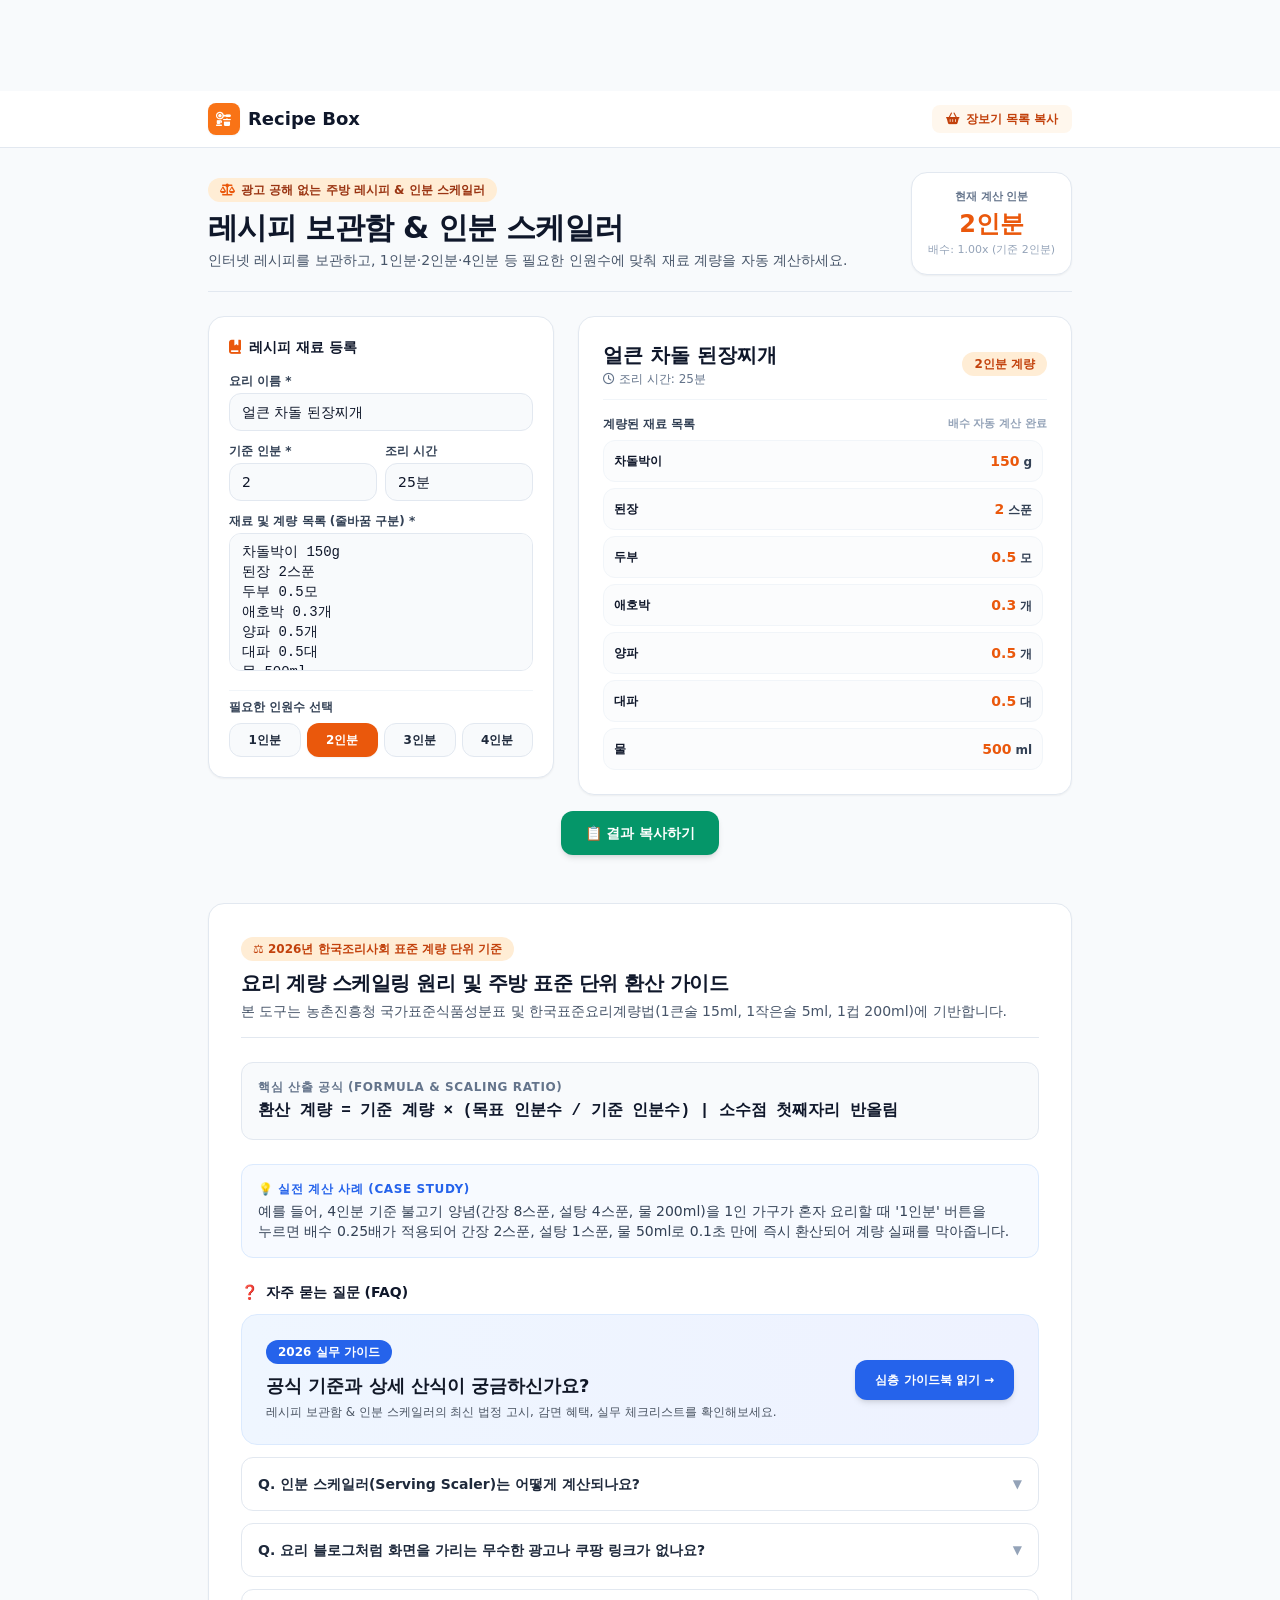
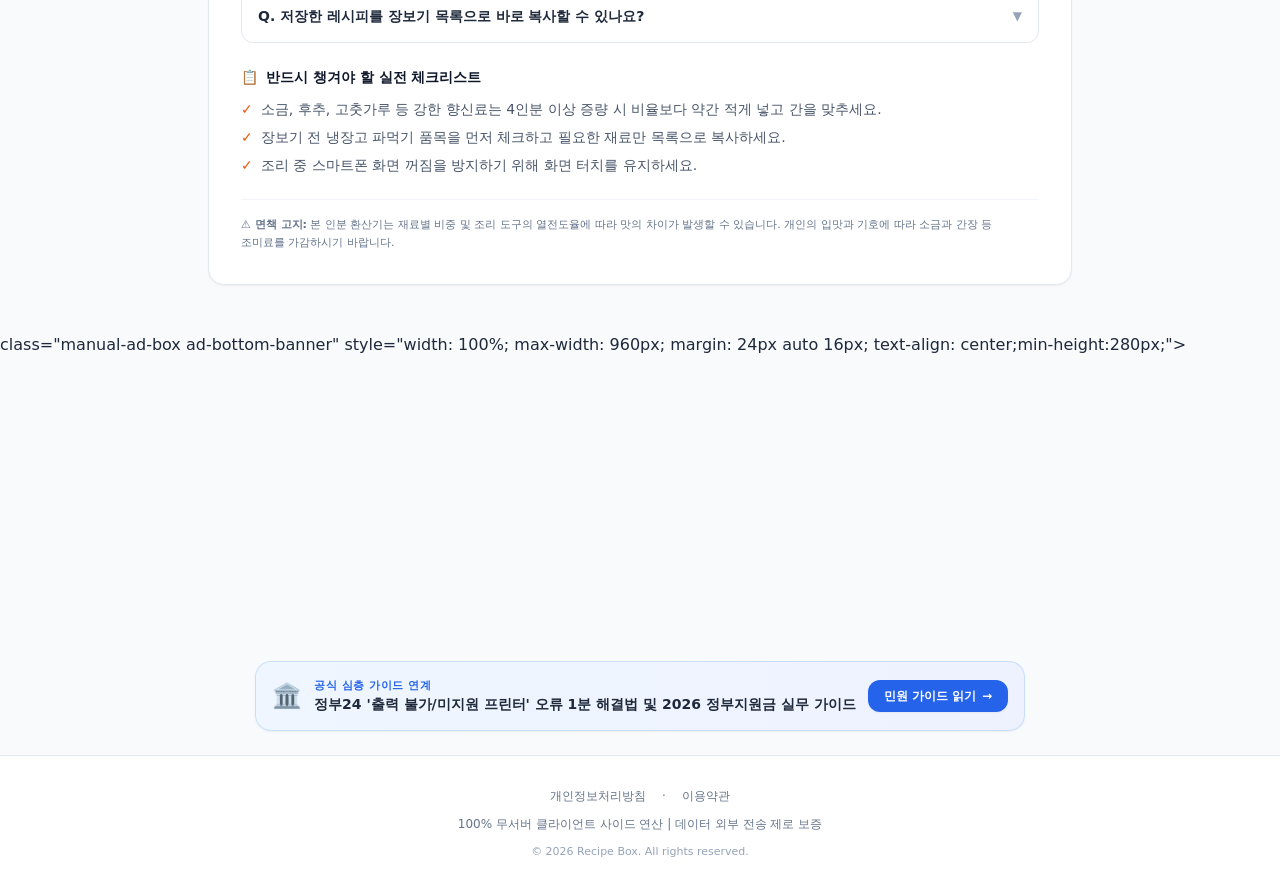
==== commit 178d5be7: "Quality: standardize AdSense 3-stage, CLS min-height, math guards, zero CDN, SEO metadata" ====
--- a/index.html
+++ b/index.html
@@ -7,7 +7,7 @@
 
     <link href="apple-touch-icon.png" rel="apple-touch-icon" sizes="180x180"/>
     <meta content="width=device-width, initial-scale=1.0, maximum-scale=1.0, user-scalable=no" name="viewport"/>
-    <title>요리 레시피 보관함 & 인분 스케일러 | 1인분 계량 계산기 (Recipe Box)</title>
+    <title>요리 레시피 보관함 & 인분 스케일러 | 1인분 계량</title>
     <meta content="요리 블로그 광고 공해 없이 깔끔하게 레시피를 보관하고, 1인분/2인분/4인분 재료량을 원클릭으로 n배 자동 환산 무료." name="description"/>
     <link href="https://recipe.enjoy-onepage.com/" rel="canonical"/>
     <meta content="website" property="og:type"/>
@@ -102,6 +102,25 @@
     }
   }
 </style>
+<script id="math-guard">
+// Global Math & DOM Output Guard: prevents NaN / Infinity leaks to UI
+(function() {
+  const origToLocaleString = Number.prototype.toLocaleString;
+  Number.prototype.toLocaleString = function(locales, options) {
+    if (!Number.isFinite(this.valueOf())) return '0';
+    return origToLocaleString.call(this, locales, options);
+  };
+  const origToFixed = Number.prototype.toFixed;
+  Number.prototype.toFixed = function(digits) {
+    if (!Number.isFinite(this.valueOf())) return '0';
+    return origToFixed.call(this, digits);
+  };
+})();
+</script>
+<style id="ad-cls-shield">
+  .ad-bottom { min-height: 280px !important; }
+  .ad-bottom ins { min-height: 280px !important; }
+</style>
 </head>
 <body class="bg-slate-50 text-slate-800 antialiased font-sans min-h-screen flex flex-col justify-between">
     <div class="manual-ad-box ad-top-banner" style="width: 100%; max-width: 960px; margin: 8px auto 16px; text-align: center;">
@@ -317,8 +336,15 @@
       </div>
     </section>
 
-    <div class="manual-ad-box ad-bottom-banner" style="width: 100%; max-width: 960px; margin: 24px auto 16px; text-align: center;">
-        <ins class="adsbygoogle" data-ad-client="ca-pub-2228289204702106" data-ad-format="auto" data-ad-slot="3416334507" data-full-width-responsive="true" style="display:block"></ins>
+    <div <!-- ADSENSE START: mid -->
+<div class="ad-box ad-mid" style="max-width:1080px;margin:16px auto;padding:0 14px;text-align:center;">
+  <ins class="adsbygoogle" style="display:block" data-ad-client="ca-pub-2228289204702106" data-ad-slot="1186914926" data-ad-format="auto" data-full-width-responsive="true"></ins>
+  <script>(adsbygoogle = window.adsbygoogle || []).push({});</script>
+</div>
+<!-- ADSENSE END: mid -->
+
+class="manual-ad-box ad-bottom-banner" style="width: 100%; max-width: 960px; margin: 24px auto 16px; text-align: center;min-height:280px;">
+        <ins class="adsbygoogle" data-ad-client="ca-pub-2228289204702106" data-ad-format="auto" data-ad-slot="3416334507" data-full-width-responsive="true" style="display:block;min-height:280px;"></ins>
         <script>(adsbygoogle = window.adsbygoogle || []).push({});</script>
     </div>
 
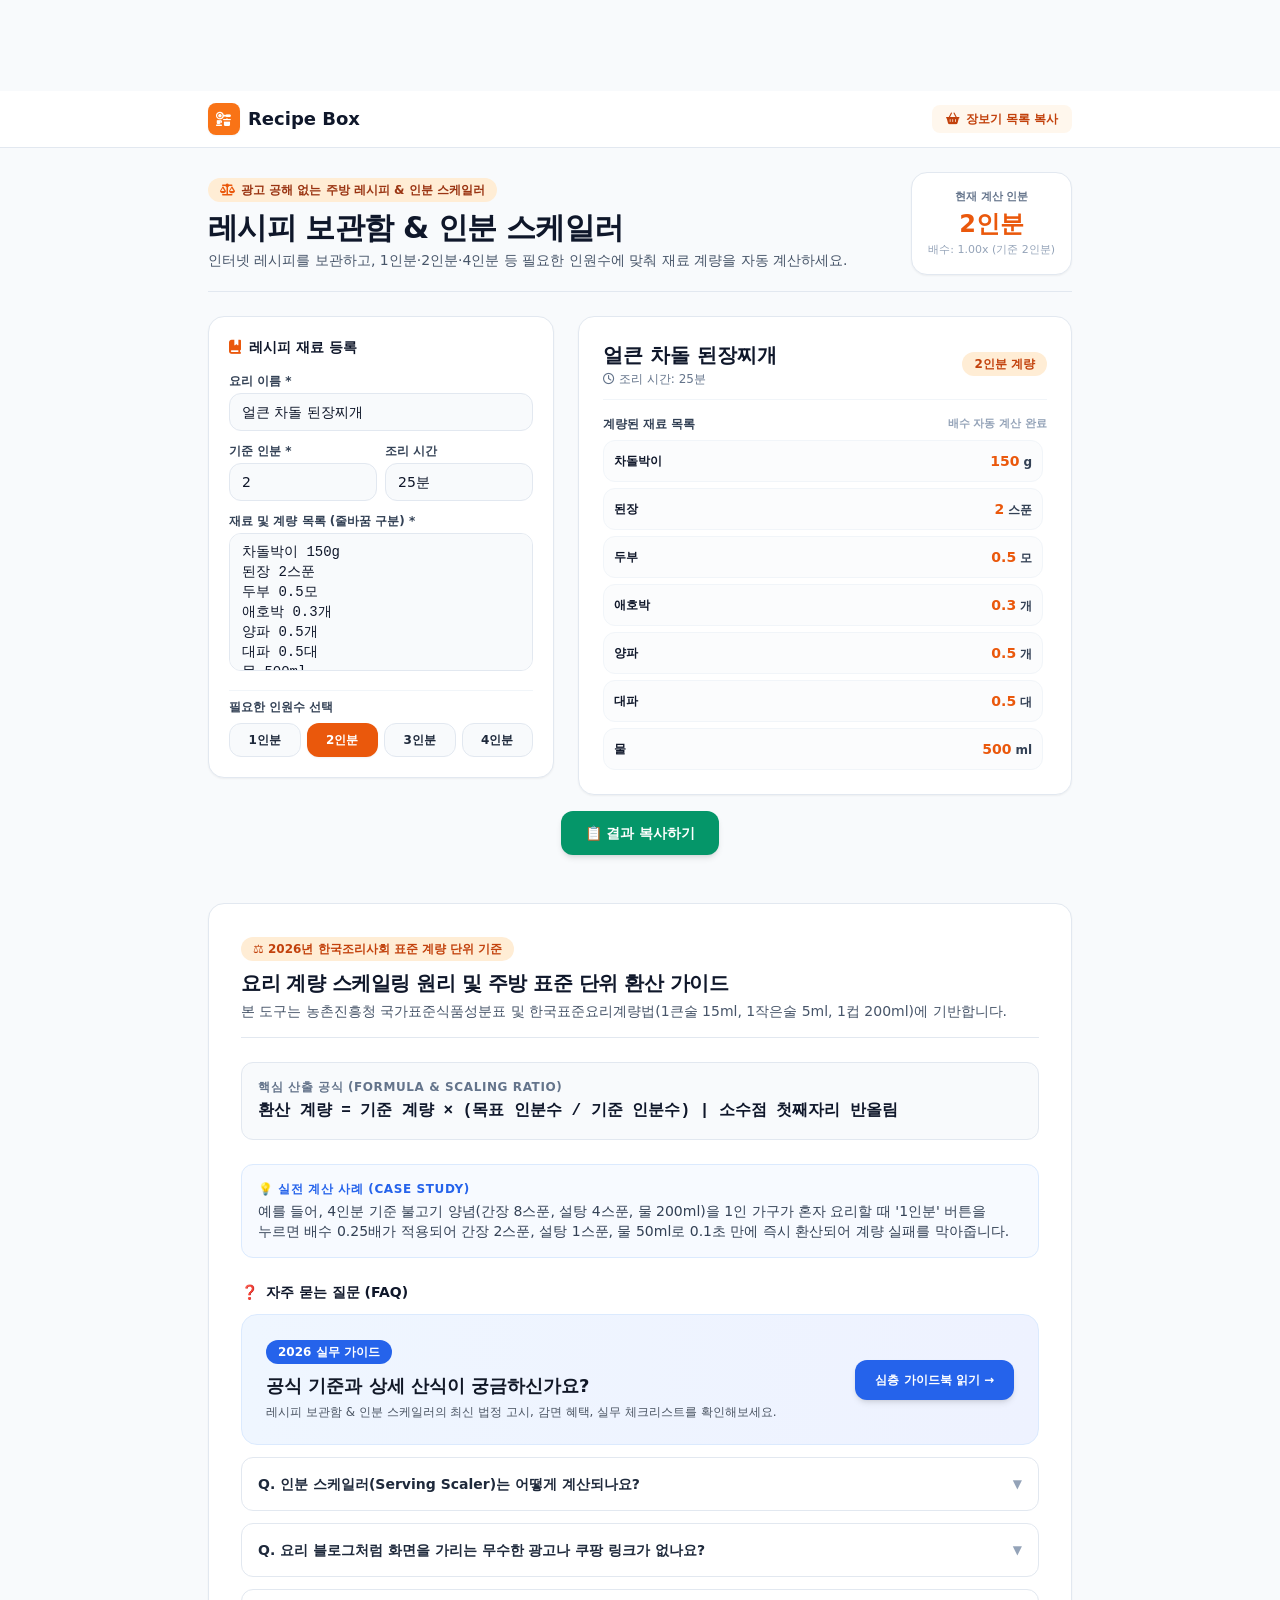
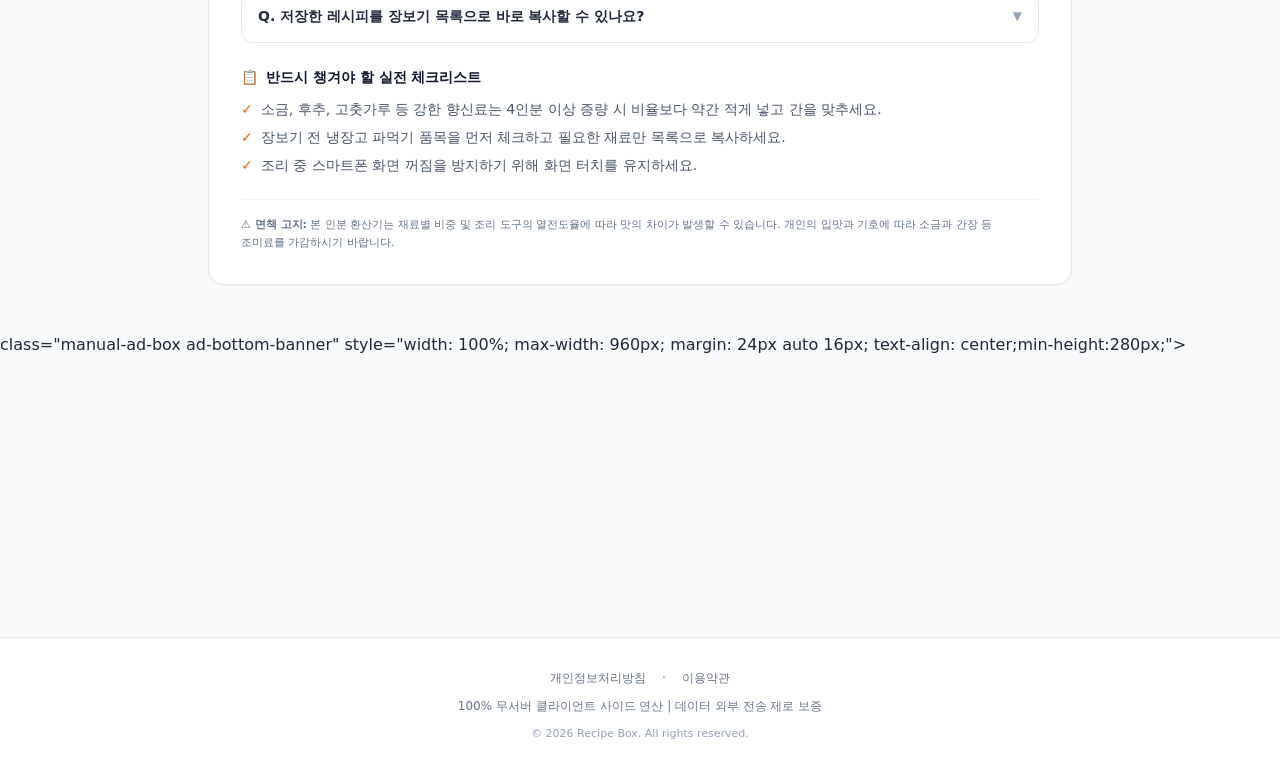
==== commit a6ac28d2: "remove cross-link banner to deleted blog (Kiro 2026-10-28)" ====
--- a/index.html
+++ b/index.html
@@ -7,18 +7,18 @@
 
     <link href="apple-touch-icon.png" rel="apple-touch-icon" sizes="180x180"/>
     <meta content="width=device-width, initial-scale=1.0, maximum-scale=1.0, user-scalable=no" name="viewport"/>
-    <title>요리 레시피 보관함 & 인분 스케일러 | 1인분 계량</title>
-    <meta content="요리 블로그 광고 공해 없이 깔끔하게 레시피를 보관하고, 1인분/2인분/4인분 재료량을 원클릭으로 n배 자동 환산 무료." name="description"/>
+    <title>레시피 보관함 &amp; 인분 스케일러 | 재료량 자동 계산</title>
+    <meta content="요리 레시피를 깔끔하게 보관하고, 1인분·2인분·4인분 재료량을 원클릭으로 배수 자동 환산합니다." name="description"/>
     <link href="https://recipe.enjoy-onepage.com/" rel="canonical"/>
     <meta content="website" property="og:type"/>
     <meta property="og:locale" content="ko_KR">
     <meta content="https://recipe.enjoy-onepage.com/" property="og:url"/>
-    <meta content="Recipe Box - 레시피 보관 & 인분 스케일러" property="og:title"/>
-    <meta content="인터넷 레시피의 재료량을 1인분, 2인분, 4인분으로 즉시 배수 계산하고 저장하는 주방 필수 도구입니다." property="og:description"/>
+    <meta content="레시피 보관함 &amp; 인분 스케일러 | 재료량 자동 계산" property="og:title"/>
+    <meta content="요리 레시피를 깔끔하게 보관하고, 1인분·2인분·4인분 재료량을 원클릭으로 배수 자동 환산합니다." property="og:description"/>
     <meta content="https://recipe.enjoy-onepage.com/og-image.png" property="og:image"/>
     <meta content="summary_large_image" name="twitter:card"/>
-    <meta content="Recipe Box - 레시피 보관 & 인분 스케일러" name="twitter:title"/>
-    <meta content="인터넷 레시피의 재료량을 1인분, 2인분, 4인분으로 즉시 배수 계산하고 저장하는 주방 필수 도구입니다." name="twitter:description"/>
+    <meta content="레시피 보관함 &amp; 인분 스케일러 | 재료량 자동 계산" name="twitter:title"/>
+    <meta content="요리 레시피를 깔끔하게 보관하고, 1인분·2인분·4인분 재료량을 원클릭으로 배수 자동 환산합니다." name="twitter:description"/>
     <meta content="https://recipe.enjoy-onepage.com/og-image.png" name="twitter:image"/>
     <link href="/favicon.ico" rel="icon" type="image/x-icon"/>
 
@@ -182,7 +182,7 @@
                     <div class="grid grid-cols-2 gap-2">
                         <div>
                             <label for="baseServings" class="block text-xs font-bold text-slate-700 mb-1">기준 인분 *</label>
-                            <input type="number" id="baseServings" value="2" min="1" max="20" class="w-full text-base sm:text-sm px-3 py-2 bg-slate-50 border border-slate-200 rounded-xl focus:outline-none focus:ring-2 focus:ring-orange-500 font-medium text-slate-900" aria-label="기준 인분">
+                            <input type="number" id="baseServings" value="2" min="1" max="20" class="w-full text-base sm:text-sm px-3 py-2 bg-slate-50 border border-slate-200 rounded-xl focus:outline-none focus:ring-2 focus:ring-orange-500 font-medium text-slate-900" aria-label="기준 인분" inputmode="numeric">
                         </div>
                         <div>
                             <label for="cookingTime" class="block text-xs font-bold text-slate-700 mb-1">조리 시간</label>
@@ -348,22 +348,6 @@
         <script>(adsbygoogle = window.adsbygoogle || []).push({});</script>
     </div>
 
-    <!-- 🔗 딥리서치 토픽 클러스터: 관련 전문 블로그 가이드 역링크 -->
-<section class="max-w-4xl mx-auto my-6 px-4">
-  <div class="p-4 bg-gradient-to-r from-blue-50 to-indigo-50 dark:from-slate-800 dark:to-slate-800/80 rounded-2xl border border-blue-200/80 dark:border-slate-700 shadow-sm flex flex-col sm:flex-row items-center justify-between gap-3">
-    <div class="flex items-center gap-3">
-      <span class="text-2xl flex-shrink-0">🏛️</span>
-      <div class="text-left">
-        <div class="text-[11px] font-bold text-blue-600 dark:text-blue-400 uppercase tracking-wider">공식 심층 가이드 연계</div>
-        <div class="text-xs sm:text-sm font-bold text-slate-800 dark:text-slate-100 leading-snug">정부24 '출력 불가/미지원 프린터' 오류 1분 해결법 및 2026 정부지원금 실무 가이드</div>
-      </div>
-    </div>
-    <a href="https://life-kr.enjoy-onepage.com/2026/09/18/gov24-printer-pdf-error-fix/" target="_blank" rel="noopener noreferrer" class="shrink-0 px-4 py-2 bg-blue-600 hover:bg-blue-700 text-white text-xs font-bold rounded-xl transition shadow-sm hover:shadow flex items-center gap-1.5">
-      <span>민원 가이드 읽기</span>
-      <span>→</span>
-    </a>
-  </div>
-</section>
 
 <footer class="border-t border-slate-200 bg-white py-8 px-4 text-center">
         <div class="max-w-4xl mx-auto text-xs text-slate-500 space-y-3">
@@ -399,7 +383,7 @@
             const toast = document.getElementById('toastNotification');
             const toastMsg = document.getElementById('toastMessage');
             if (toast && toastMsg) {
-                toastMsg.innerText = msg;
+                toastMsg.textContent = msg;
                 toast.classList.remove('opacity-0', 'pointer-events-none');
                 setTimeout(() => toast.classList.add('opacity-0', 'pointer-events-none'), 2200);
             }
@@ -426,12 +410,13 @@
         }
 
         function renderScaled() {
-            const ratio = recipe.targetServings / recipe.baseServings;
-            document.getElementById('currentServingText').innerText = `${recipe.targetServings}인분`;
-            document.getElementById('scaleRatioSub').innerText = `배수: ${ratio.toFixed(2)}x (기준 ${recipe.baseServings}인분)`;
-            document.getElementById('viewTitle').innerText = recipe.title;
-            document.getElementById('viewTime').innerText = recipe.time;
-            document.getElementById('viewServingBadge').innerText = `${recipe.targetServings}인분 계량`;
+            const baseServings = Math.max(1, parseInt(recipe.baseServings, 10) || 1);
+            const ratio = (recipe.targetServings || 1) / baseServings;
+            document.getElementById('currentServingText').textContent = `${recipe.targetServings}인분`;
+            document.getElementById('scaleRatioSub').textContent = `배수: ${ratio.toFixed(2)}x (기준 ${recipe.baseServings}인분)`;
+            document.getElementById('viewTitle').textContent = recipe.title;
+            document.getElementById('viewTime').textContent = recipe.time;
+            document.getElementById('viewServingBadge').textContent = `${recipe.targetServings}인분 계량`;
 
             const container = document.getElementById('scaledListContainer');
             container.innerHTML = '';
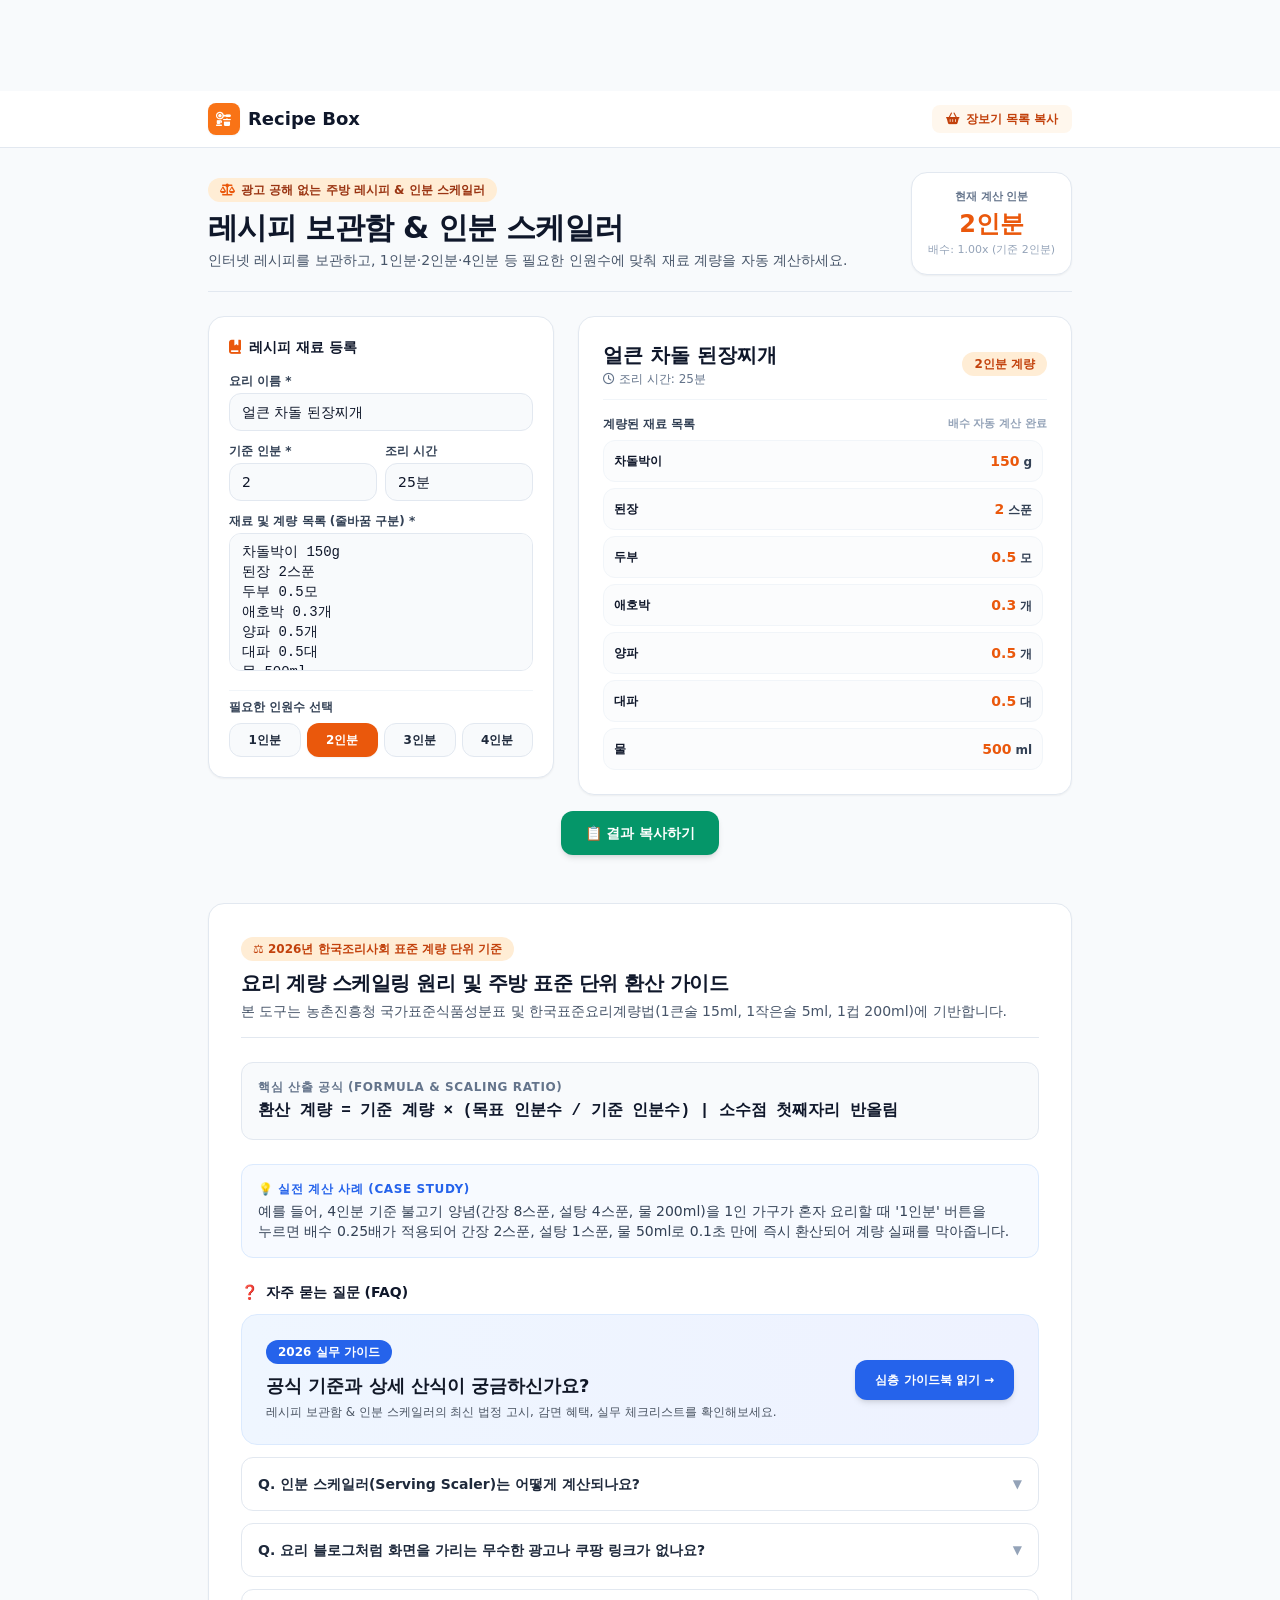
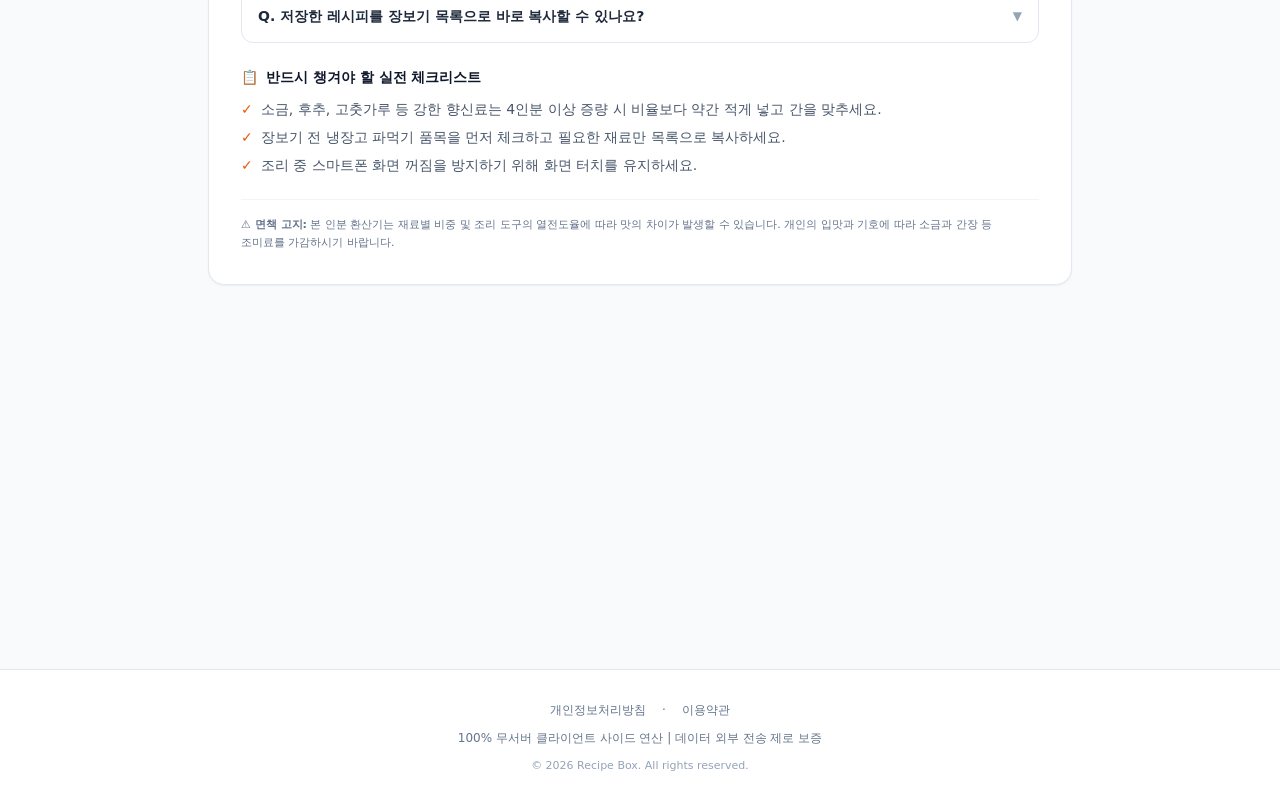
==== commit c863e13c: "fix: repair broken bottom-ad markup (code text on page), full-width mid ad - user request 2026-10-31" ====
--- a/index.html
+++ b/index.html
@@ -2,6 +2,7 @@
 <html lang="ko">
 <head>
     <meta charset="UTF-8">
+    <meta name="robots" content="noindex, follow">
     <link rel="preconnect" href="https://pagead2.googlesyndication.com">
     <link rel="preconnect" href="https://cdnjs.cloudflare.com" crossorigin>
 
@@ -336,14 +337,14 @@
       </div>
     </section>
 
-    <div <!-- ADSENSE START: mid -->
-<div class="ad-box ad-mid" style="max-width:1080px;margin:16px auto;padding:0 14px;text-align:center;">
+    <!-- ADSENSE START: mid -->
+<div class="ad-box ad-mid" style="width:100%;box-sizing:border-box;max-width:1080px;margin:16px auto;padding:0 14px;text-align:center;">
   <ins class="adsbygoogle" style="display:block" data-ad-client="ca-pub-2228289204702106" data-ad-slot="1186914926" data-ad-format="auto" data-full-width-responsive="true"></ins>
   <script>(adsbygoogle = window.adsbygoogle || []).push({});</script>
 </div>
 <!-- ADSENSE END: mid -->
 
-class="manual-ad-box ad-bottom-banner" style="width: 100%; max-width: 960px; margin: 24px auto 16px; text-align: center;min-height:280px;">
+<div class="manual-ad-box ad-bottom-banner" style="width: 100%; max-width: 960px; margin: 24px auto 16px; text-align: center;min-height:280px;">
         <ins class="adsbygoogle" data-ad-client="ca-pub-2228289204702106" data-ad-format="auto" data-ad-slot="3416334507" data-full-width-responsive="true" style="display:block;min-height:280px;"></ins>
         <script>(adsbygoogle = window.adsbygoogle || []).push({});</script>
     </div>
